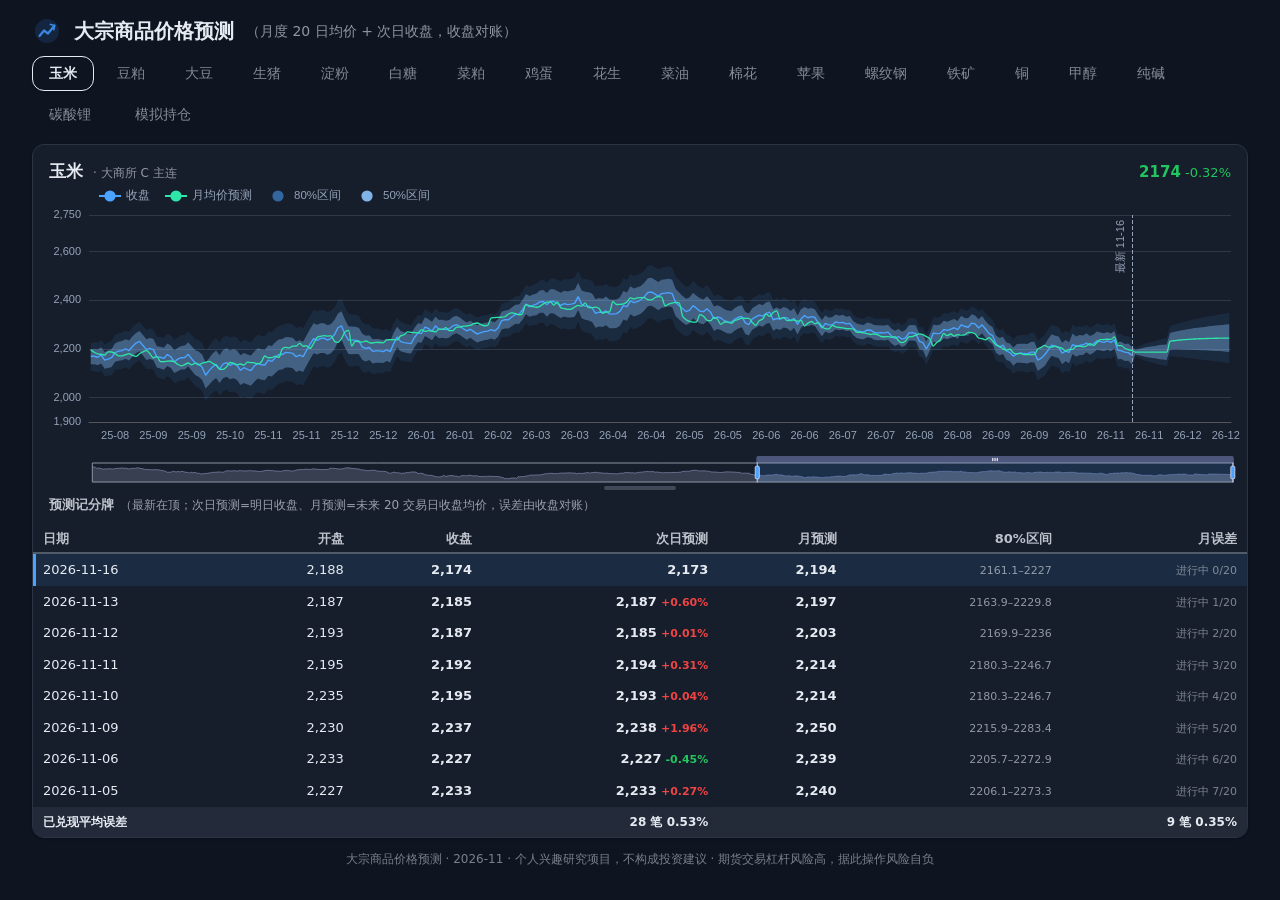
==== index.html @ 72574e50 "标题: 农产品→大宗商品价格预测(18品种跨板块)" ====
<!doctype html>
<html lang="zh-CN" class="dark">
<head>
  <meta charset="UTF-8">
  <meta name="viewport" content="width=device-width, initial-scale=1.0">
  <meta http-equiv="Cache-Control" content="no-cache, must-revalidate">
  <title>大宗商品价格预测</title>
  <script type="module" crossorigin src="./assets/index-5pKIReSg.js"></script>
  <link rel="stylesheet" crossorigin href="./assets/index-CMU-AwI1.css">
</head>
<body class="min-h-screen">
  <div id="root"></div>
</body>
</html>
---- assets/index-CMU-AwI1.css ----
/*! tailwindcss v4.3.5 | MIT License | https://tailwindcss.com */@layer properties{@supports (((-webkit-hyphens:none)) and (not (margin-trim:block))) or ((-moz-orient:inline) and (not (color:rgb(from red r g b)))){*,:before,:after,::backdrop{--tw-border-spacing-x:0;--tw-border-spacing-y:0;--tw-rotate-x:initial;--tw-rotate-y:initial;--tw-rotate-z:initial;--tw-skew-x:initial;--tw-skew-y:initial;--tw-border-style:solid;--tw-leading:initial;--tw-font-weight:initial;--tw-ordinal:initial;--tw-slashed-zero:initial;--tw-numeric-figure:initial;--tw-numeric-spacing:initial;--tw-numeric-fraction:initial;--tw-shadow:0 0 #0000;--tw-shadow-color:initial;--tw-shadow-alpha:100%;--tw-inset-shadow:0 0 #0000;--tw-inset-shadow-color:initial;--tw-inset-shadow-alpha:100%;--tw-ring-color:initial;--tw-ring-shadow:0 0 #0000;--tw-inset-ring-color:initial;--tw-inset-ring-shadow:0 0 #0000;--tw-ring-inset:initial;--tw-ring-offset-width:0px;--tw-ring-offset-color:#fff;--tw-ring-offset-shadow:0 0 #0000;--tw-blur:initial;--tw-brightness:initial;--tw-contrast:initial;--tw-grayscale:initial;--tw-hue-rotate:initial;--tw-invert:initial;--tw-opacity:initial;--tw-saturate:initial;--tw-sepia:initial;--tw-drop-shadow:initial;--tw-drop-shadow-color:initial;--tw-drop-shadow-alpha:100%;--tw-drop-shadow-size:initial;--tw-scale-x:1;--tw-scale-y:1;--tw-scale-z:1}}}@layer theme{:root,:host{--font-sans:-apple-system, BlinkMacSystemFont, "Segoe UI", Roboto, "Helvetica Neue", "Noto Sans", Arial, sans-serif, "Apple Color Emoji", "Segoe UI Emoji", "Segoe UI Symbol", "Noto Color Emoji";--font-mono:ui-monospace, SFMono-Regular, Menlo, Monaco, Consolas, "Liberation Mono", "Courier New", monospace;--color-gray-400:oklch(70.7% .022 261.325);--spacing:.25rem;--text-xs:.75rem;--text-xs--line-height:calc(1 / .75);--text-sm:.875rem;--text-sm--line-height:calc(1.25 / .875);--text-base:1rem;--text-base--line-height: 1.5 ;--text-lg:1.125rem;--text-lg--line-height:calc(1.75 / 1.125);--text-xl:1.25rem;--text-xl--line-height:calc(1.75 / 1.25);--font-weight-normal:400;--font-weight-medium:500;--font-weight-semibold:600;--font-weight-bold:700;--radius-xl:.75rem;--default-transition-duration:.15s;--default-transition-timing-function:cubic-bezier(.4, 0, .2, 1);--default-font-family:var(--font-sans);--default-mono-font-family:var(--font-mono)}}@layer base{*,:after,:before,::backdrop{box-sizing:border-box;border:0 solid;margin:0;padding:0}::file-selector-button{box-sizing:border-box;border:0 solid;margin:0;padding:0}html,:host{-webkit-text-size-adjust:100%;-moz-tab-size:4;tab-size:4;line-height:1.5;font-family:var(--default-font-family,-apple-system, BlinkMacSystemFont, "Segoe UI", Roboto, "Helvetica Neue", "Noto Sans", Arial, sans-serif, "Apple Color Emoji", "Segoe UI Emoji", "Segoe UI Symbol", "Noto Color Emoji");font-feature-settings:var(--default-font-feature-settings,normal);font-variation-settings:var(--default-font-variation-settings,normal);-webkit-tap-highlight-color:transparent}hr{height:0;color:inherit;border-top-width:1px}abbr:where([title]){-webkit-text-decoration:underline dotted;text-decoration:underline dotted}h1,h2,h3,h4,h5,h6{font-size:inherit;font-weight:inherit}a{color:inherit;-webkit-text-decoration:inherit;text-decoration:inherit}b,strong{font-weight:bolder}code,kbd,samp,pre{font-family:var(--default-mono-font-family,ui-monospace, SFMono-Regular, Menlo, Monaco, Consolas, "Liberation Mono", "Courier New", monospace);font-feature-settings:var(--default-mono-font-feature-settings,normal);font-variation-settings:var(--default-mono-font-variation-settings,normal);font-size:1em}small{font-size:80%}sub,sup{vertical-align:baseline;font-size:75%;line-height:0;position:relative}sub{bottom:-.25em}sup{top:-.5em}table{text-indent:0;border-color:inherit;border-collapse:collapse}:-moz-focusring:where(:not(iframe)){outline:auto}progress{vertical-align:baseline}summary{display:list-item}ol,ul,menu{list-style:none}img,svg,video,canvas,audio,iframe,embed,object{vertical-align:middle;display:block}img,video{max-width:100%;height:auto}button,input,select,optgroup,textarea{font:inherit;font-feature-settings:inherit;font-variation-settings:inherit;letter-spacing:inherit;color:inherit;opacity:1;background-color:#0000;border-radius:0}::file-selector-button{font:inherit;font-feature-settings:inherit;font-variation-settings:inherit;letter-spacing:inherit;color:inherit;opacity:1;background-color:#0000;border-radius:0}:where(select:is([multiple],[size])) optgroup{font-weight:bolder}:where(select:is([multiple],[size])) optgroup option{padding-inline-start:20px}::file-selector-button{margin-inline-end:4px}::placeholder{opacity:1}@supports (not ((-webkit-appearance:-apple-pay-button))) or (contain-intrinsic-size:1px){::placeholder{color:currentColor}@supports (color:color-mix(in lab,red,red)){::placeholder{color:color-mix(in oklab,currentcolor 50%,transparent)}}}textarea{resize:vertical}::-webkit-search-decoration{-webkit-appearance:none}::-webkit-date-and-time-value{min-height:1lh;text-align:inherit}::-webkit-datetime-edit{display:inline-flex}::-webkit-datetime-edit-fields-wrapper{padding:0}::-webkit-datetime-edit{padding-block:0}::-webkit-datetime-edit-year-field{padding-block:0}::-webkit-datetime-edit-month-field{padding-block:0}::-webkit-datetime-edit-day-field{padding-block:0}::-webkit-datetime-edit-hour-field{padding-block:0}::-webkit-datetime-edit-minute-field{padding-block:0}::-webkit-datetime-edit-second-field{padding-block:0}::-webkit-datetime-edit-millisecond-field{padding-block:0}::-webkit-datetime-edit-meridiem-field{padding-block:0}::-webkit-calendar-picker-indicator{line-height:1}:-moz-ui-invalid{box-shadow:none}button,input:where([type=button],[type=reset],[type=submit]){-webkit-appearance:button;-moz-appearance:button;appearance:button}::file-selector-button{-webkit-appearance:button;-moz-appearance:button;appearance:button}::-webkit-inner-spin-button{height:auto}::-webkit-outer-spin-button{height:auto}[hidden]:where(:not([hidden=until-found])){display:none!important}}@layer components;@layer utilities{.invisible{visibility:hidden}.visible{visibility:visible}.absolute{position:absolute}.fixed{position:fixed}.relative{position:relative}.static{position:static}.sticky{position:sticky}.inset-0{top:0;right:0;bottom:0;left:0}.inset-x-0{inset-inline:0}.top-0{top:0}.bottom-0{bottom:0}.z-10{z-index:10}.z-20{z-index:20}.z-30{z-index:30}.mx-auto{margin-inline:auto}.my-1{margin-block:var(--spacing)}.mt-1\.5{margin-top:calc(var(--spacing) * 1.5)}.mt-2\.5{margin-top:calc(var(--spacing) * 2.5)}.mt-3{margin-top:calc(var(--spacing) * 3)}.mb-3{margin-bottom:calc(var(--spacing) * 3)}.ml-1{margin-left:var(--spacing)}.ml-1\.5{margin-left:calc(var(--spacing) * 1.5)}.ml-2{margin-left:calc(var(--spacing) * 2)}.ml-auto{margin-left:auto}.block{display:block}.flex{display:flex}.grid{display:grid}.hidden{display:none}.inline{display:inline}.inline-block{display:inline-block}.inline-flex{display:inline-flex}.table{display:table}.h-\[250px\]{height:250px}.max-h-\[55vh\]{max-height:55vh}.max-h-\[284px\]{max-height:284px}.min-h-screen{min-height:100vh}.w-full{width:100%}.max-w-\[2800px\]{max-width:2800px}.min-w-full{min-width:100%}.shrink-0{flex-shrink:0}.border-separate{border-collapse:separate}.border-spacing-0{--tw-border-spacing-x:0px;--tw-border-spacing-y:0px;border-spacing:var(--tw-border-spacing-x) var(--tw-border-spacing-y)}.rotate-180{rotate:180deg}.transform{transform:var(--tw-rotate-x, ) var(--tw-rotate-y, ) var(--tw-rotate-z, ) var(--tw-skew-x, ) var(--tw-skew-y, )}.cursor-grab{cursor:grab}.cursor-pointer{cursor:pointer}.resize{resize:both}.resize\!{resize:both!important}.flex-col{flex-direction:column}.flex-wrap{flex-wrap:wrap}.items-baseline{align-items:baseline}.items-center{align-items:center}.justify-between{justify-content:space-between}.justify-center{justify-content:center}.gap-1\.5{gap:calc(var(--spacing) * 1.5)}.gap-2{gap:calc(var(--spacing) * 2)}.gap-x-2{column-gap:calc(var(--spacing) * 2)}.gap-x-2\.5{column-gap:calc(var(--spacing) * 2.5)}.gap-x-3{column-gap:calc(var(--spacing) * 3)}.gap-x-5{column-gap:calc(var(--spacing) * 5)}.gap-y-1{row-gap:var(--spacing)}.gap-y-1\.5{row-gap:calc(var(--spacing) * 1.5)}.gap-y-2{row-gap:calc(var(--spacing) * 2)}.truncate{text-overflow:ellipsis;white-space:nowrap;overflow:hidden}.overflow-auto{overflow:auto}.overflow-y-auto{overflow-y:auto}.rounded-lg{border-radius:.75rem}.rounded-xl{border-radius:var(--radius-xl)}.border{border-style:var(--tw-border-style);border-width:1px}.border-0{border-style:var(--tw-border-style);border-width:0}.border-t{border-top-style:var(--tw-border-style);border-top-width:1px}.border-t-2{border-top-style:var(--tw-border-style);border-top-width:2px}.border-b{border-bottom-style:var(--tw-border-style);border-bottom-width:1px}.border-border,.border-border\/40{border-color:var(--border)}@supports (color:color-mix(in lab,red,red)){.border-border\/40{border-color:color-mix(in oklab,var(--border) 40%,transparent)}}.border-border\/50{border-color:var(--border)}@supports (color:color-mix(in lab,red,red)){.border-border\/50{border-color:color-mix(in oklab,var(--border) 50%,transparent)}}.border-border\/60{border-color:var(--border)}@supports (color:color-mix(in lab,red,red)){.border-border\/60{border-color:color-mix(in oklab,var(--border) 60%,transparent)}}.border-border\/70{border-color:var(--border)}@supports (color:color-mix(in lab,red,red)){.border-border\/70{border-color:color-mix(in oklab,var(--border) 70%,transparent)}}.border-gray-400\/40{border-color:#99a1af66}@supports (color:color-mix(in lab,red,red)){.border-gray-400\/40{border-color:color-mix(in oklab,var(--color-gray-400) 40%,transparent)}}.border-transparent{border-color:#0000}.bg-\[rgba\(57\,135\,229\,\.07\)\]{background-color:#3987e512}.bg-card{background-color:var(--card)}.bg-transparent{background-color:#0000}.p-0\.5{padding:calc(var(--spacing) * .5)}.px-2\.5{padding-inline:calc(var(--spacing) * 2.5)}.px-3{padding-inline:calc(var(--spacing) * 3)}.px-4{padding-inline:calc(var(--spacing) * 4)}.py-1{padding-block:var(--spacing)}.py-1\.5{padding-block:calc(var(--spacing) * 1.5)}.py-2\.5{padding-block:calc(var(--spacing) * 2.5)}.py-3{padding-block:calc(var(--spacing) * 3)}.py-4{padding-block:calc(var(--spacing) * 4)}.py-\[4\.5px\]{padding-block:4.5px}.py-\[5px\]{padding-block:5px}.pt-1{padding-top:var(--spacing)}.pt-2{padding-top:calc(var(--spacing) * 2)}.pt-3{padding-top:calc(var(--spacing) * 3)}.pt-3\.5{padding-top:calc(var(--spacing) * 3.5)}.pb-1{padding-bottom:var(--spacing)}.pb-2{padding-bottom:calc(var(--spacing) * 2)}.pb-4{padding-bottom:calc(var(--spacing) * 4)}.text-center{text-align:center}.text-left{text-align:left}.text-right{text-align:right}.text-base{font-size:var(--text-base);line-height:var(--tw-leading,var(--text-base--line-height))}.text-lg{font-size:var(--text-lg);line-height:var(--tw-leading,var(--text-lg--line-height))}.text-sm{font-size:var(--text-sm);line-height:var(--tw-leading,var(--text-sm--line-height))}.text-xs{font-size:var(--text-xs);line-height:var(--tw-leading,var(--text-xs--line-height))}.text-\[11\.5px\]{font-size:11.5px}.text-\[11px\]{font-size:11px}.text-\[12\.3px\]{font-size:12.3px}.text-\[12\.5px\]{font-size:12.5px}.text-\[12px\]{font-size:12px}.text-\[13px\]{font-size:13px}.text-\[14px\]{font-size:14px}.text-\[15px\]{font-size:15px}.text-\[17px\]{font-size:17px}.leading-none{--tw-leading:1;line-height:1}.font-bold{--tw-font-weight:var(--font-weight-bold);font-weight:var(--font-weight-bold)}.font-medium{--tw-font-weight:var(--font-weight-medium);font-weight:var(--font-weight-medium)}.font-normal{--tw-font-weight:var(--font-weight-normal);font-weight:var(--font-weight-normal)}.font-semibold{--tw-font-weight:var(--font-weight-semibold);font-weight:var(--font-weight-semibold)}.whitespace-nowrap{white-space:nowrap}.text-\[\#22c55e\]{color:#22c55e}.text-\[\#3987e5\]{color:#3987e5}.text-\[\#ef4444\]{color:#ef4444}.text-card-foreground{color:var(--card-foreground)}.text-muted-foreground{color:var(--muted-foreground)}.ordinal{--tw-ordinal:ordinal;font-variant-numeric:var(--tw-ordinal, ) var(--tw-slashed-zero, ) var(--tw-numeric-figure, ) var(--tw-numeric-spacing, ) var(--tw-numeric-fraction, )}.underline{text-decoration-line:underline}.decoration-dotted{text-decoration-style:dotted}.underline-offset-2{text-underline-offset:2px}.opacity-35{opacity:.35}.opacity-40{opacity:.4}.opacity-50{opacity:.5}.opacity-55{opacity:.55}.opacity-60{opacity:.6}.opacity-65{opacity:.65}.opacity-70{opacity:.7}.opacity-75{opacity:.75}.opacity-80{opacity:.8}.opacity-90{opacity:.9}.shadow{--tw-shadow:0 1px 3px 0 var(--tw-shadow-color,#0000001a), 0 1px 2px -1px var(--tw-shadow-color,#0000001a);box-shadow:var(--tw-inset-shadow),var(--tw-inset-ring-shadow),var(--tw-ring-offset-shadow),var(--tw-ring-shadow),var(--tw-shadow)}.shadow-2xl{--tw-shadow:0 25px 50px -12px var(--tw-shadow-color,#00000040);box-shadow:var(--tw-inset-shadow),var(--tw-inset-ring-shadow),var(--tw-ring-offset-shadow),var(--tw-ring-shadow),var(--tw-shadow)}.shadow-\[inset_0_-2px_0_rgba\(128\,140\,155\,\.5\)\]{--tw-shadow:inset 0 -2px 0 var(--tw-shadow-color,#808c9b80);box-shadow:var(--tw-inset-shadow),var(--tw-inset-ring-shadow),var(--tw-ring-offset-shadow),var(--tw-ring-shadow),var(--tw-shadow)}.shadow-\[inset_0_2px_0_rgba\(128\,140\,155\,\.5\)\]{--tw-shadow:inset 0 2px 0 var(--tw-shadow-color,#808c9b80);box-shadow:var(--tw-inset-shadow),var(--tw-inset-ring-shadow),var(--tw-ring-offset-shadow),var(--tw-ring-shadow),var(--tw-shadow)}.shadow-lg{--tw-shadow:0 10px 15px -3px var(--tw-shadow-color,#0000001a), 0 4px 6px -4px var(--tw-shadow-color,#0000001a);box-shadow:var(--tw-inset-shadow),var(--tw-inset-ring-shadow),var(--tw-ring-offset-shadow),var(--tw-ring-shadow),var(--tw-shadow)}.shadow-sm{--tw-shadow:0 1px 3px 0 var(--tw-shadow-color,#0000001a), 0 1px 2px -1px var(--tw-shadow-color,#0000001a);box-shadow:var(--tw-inset-shadow),var(--tw-inset-ring-shadow),var(--tw-ring-offset-shadow),var(--tw-ring-shadow),var(--tw-shadow)}.ring{--tw-ring-shadow:var(--tw-ring-inset, ) 0 0 0 calc(1px + var(--tw-ring-offset-width)) var(--tw-ring-color,currentcolor);box-shadow:var(--tw-inset-shadow),var(--tw-inset-ring-shadow),var(--tw-ring-offset-shadow),var(--tw-ring-shadow),var(--tw-shadow)}.blur{--tw-blur:blur(8px);filter:var(--tw-blur, ) var(--tw-brightness, ) var(--tw-contrast, ) var(--tw-grayscale, ) var(--tw-hue-rotate, ) var(--tw-invert, ) var(--tw-saturate, ) var(--tw-sepia, ) var(--tw-drop-shadow, )}.filter{filter:var(--tw-blur, ) var(--tw-brightness, ) var(--tw-contrast, ) var(--tw-grayscale, ) var(--tw-hue-rotate, ) var(--tw-invert, ) var(--tw-saturate, ) var(--tw-sepia, ) var(--tw-drop-shadow, )}.filter\!{filter:var(--tw-blur, ) var(--tw-brightness, ) var(--tw-contrast, ) var(--tw-grayscale, ) var(--tw-hue-rotate, ) var(--tw-invert, ) var(--tw-saturate, ) var(--tw-sepia, ) var(--tw-drop-shadow, )!important}.transition{transition-property:color,background-color,border-color,outline-color,text-decoration-color,fill,stroke,--tw-gradient-from,--tw-gradient-via,--tw-gradient-to,opacity,box-shadow,transform,translate,scale,rotate,filter,-webkit-backdrop-filter,backdrop-filter,display,content-visibility,overlay,pointer-events;transition-timing-function:var(--tw-ease,var(--default-transition-timing-function));transition-duration:var(--tw-duration,var(--default-transition-duration))}.transition-colors{transition-property:color,background-color,border-color,outline-color,text-decoration-color,fill,stroke,--tw-gradient-from,--tw-gradient-via,--tw-gradient-to;transition-timing-function:var(--tw-ease,var(--default-transition-timing-function));transition-duration:var(--tw-duration,var(--default-transition-duration))}.transition-transform{transition-property:transform,translate,scale,rotate;transition-timing-function:var(--tw-ease,var(--default-transition-timing-function));transition-duration:var(--tw-duration,var(--default-transition-duration))}.select-none{-webkit-user-select:none;user-select:none}@media(hover:hover){.hover\:scale-110:hover{--tw-scale-x:110%;--tw-scale-y:110%;--tw-scale-z:110%;scale:var(--tw-scale-x) var(--tw-scale-y)}.hover\:bg-\[rgba\(57\,135\,229\,\.12\)\]:hover{background-color:#3987e51f}.hover\:text-primary:hover{color:var(--primary)}.hover\:opacity-90:hover{opacity:.9}}.active\:cursor-grabbing:active{cursor:grabbing}.disabled\:pointer-events-none:disabled{pointer-events:none}.disabled\:opacity-50:disabled{opacity:.5}@media(min-width:40rem){.sm\:flex{display:flex}.sm\:hidden{display:none}.sm\:inline{display:inline}.sm\:px-8{padding-inline:calc(var(--spacing) * 8)}.sm\:text-sm{font-size:var(--text-sm);line-height:var(--tw-leading,var(--text-sm--line-height))}.sm\:text-xl{font-size:var(--text-xl);line-height:var(--tw-leading,var(--text-xl--line-height))}}}:root{color-scheme:light}html.dark{color-scheme:dark}body{color:#0b0b0b;background:#f9f9f7;height:100%;margin:0;font-family:system-ui,-apple-system,PingFang SC,Microsoft YaHei,sans-serif;overflow-x:hidden}html.dark body{color:#e6ebf2;background:#0e1420}.card{background:#fcfcfb;border-width:1px;border-color:#dcdad3}html.dark .card{background:#161d2b;border-color:#2a3444}#wrap{flex-direction:column;height:100dvh;display:flex;overflow-y:auto}#wrap>header,#wrap>.card,#wrap>.tabbar,#wrap>footer{flex:none}#cards{flex:1;min-height:360px;display:flex}.tabbar{scrollbar-width:thin;overflow-x:auto}.vcard{flex-direction:column;flex:1;min-width:0;display:flex;overflow:hidden}.vchart-sec{flex-direction:column;flex:1;min-height:120px;display:flex}.vchart{flex:1;min-height:0}.vtable-sec{flex-direction:column;flex:1.15;min-height:140px;display:flex}.sbwrap{flex:1;min-height:0;overflow:auto}.sbwrap table{border-collapse:separate;border-spacing:0;min-width:100%}.sbwrap thead th{z-index:2;position:sticky;top:0;box-shadow:inset 0 -2px #808c9b8c}html.dark .sbwrap thead th{color:#e6ebf2cc;background:#161d2b}html:not(.dark) .sbwrap thead th{color:#0b0b0bcc;background:#fcfcfb}.sbwrap tfoot td{position:sticky;bottom:0}html.dark .sbwrap tfoot td{background:linear-gradient(#808c9b1f,#808c9b1f),#161d2b}html:not(.dark) .sbwrap tfoot td{background:linear-gradient(#808c9b1f,#808c9b1f),#fcfcfb}#dragbar{cursor:row-resize;touch-action:none;z-index:5;flex:none;justify-content:center;align-items:center;height:14px;margin:-4px 0;display:flex}#dragbar:after{content:"";background:#808c9b66;border-radius:2px;width:72px;height:4px;transition:background .15s}#dragbar:hover:after,#dragbar.on:after{background:#4aa3ff}@media(max-width:640px){#wrap{height:auto;overflow:visible}#cards{min-height:0}#dragbar{display:none}.vchart{height:300px}.sbwrap{max-height:300px}body{font-size:13px}table{font-size:12px}th,td{padding:4px 8px!important}}.tabular{font-variant-numeric:tabular-nums}@property --tw-border-spacing-x{syntax:"<length>";inherits:false;initial-value:0}@property --tw-border-spacing-y{syntax:"<length>";inherits:false;initial-value:0}@property --tw-rotate-x{syntax:"*";inherits:false}@property --tw-rotate-y{syntax:"*";inherits:false}@property --tw-rotate-z{syntax:"*";inherits:false}@property --tw-skew-x{syntax:"*";inherits:false}@property --tw-skew-y{syntax:"*";inherits:false}@property --tw-border-style{syntax:"*";inherits:false;initial-value:solid}@property --tw-leading{syntax:"*";inherits:false}@property --tw-font-weight{syntax:"*";inherits:false}@property --tw-ordinal{syntax:"*";inherits:false}@property --tw-slashed-zero{syntax:"*";inherits:false}@property --tw-numeric-figure{syntax:"*";inherits:false}@property --tw-numeric-spacing{syntax:"*";inherits:false}@property --tw-numeric-fraction{syntax:"*";inherits:false}@property --tw-shadow{syntax:"*";inherits:false;initial-value:0 0 #0000}@property --tw-shadow-color{syntax:"*";inherits:false}@property --tw-shadow-alpha{syntax:"<percentage>";inherits:false;initial-value:100%}@property --tw-inset-shadow{syntax:"*";inherits:false;initial-value:0 0 #0000}@property --tw-inset-shadow-color{syntax:"*";inherits:false}@property --tw-inset-shadow-alpha{syntax:"<percentage>";inherits:false;initial-value:100%}@property --tw-ring-color{syntax:"*";inherits:false}@property --tw-ring-shadow{syntax:"*";inherits:false;initial-value:0 0 #0000}@property --tw-inset-ring-color{syntax:"*";inherits:false}@property --tw-inset-ring-shadow{syntax:"*";inherits:false;initial-value:0 0 #0000}@property --tw-ring-inset{syntax:"*";inherits:false}@property --tw-ring-offset-width{syntax:"<length>";inherits:false;initial-value:0}@property --tw-ring-offset-color{syntax:"*";inherits:false;initial-value:#fff}@property --tw-ring-offset-shadow{syntax:"*";inherits:false;initial-value:0 0 #0000}@property --tw-blur{syntax:"*";inherits:false}@property --tw-brightness{syntax:"*";inherits:false}@property --tw-contrast{syntax:"*";inherits:false}@property --tw-grayscale{syntax:"*";inherits:false}@property --tw-hue-rotate{syntax:"*";inherits:false}@property --tw-invert{syntax:"*";inherits:false}@property --tw-opacity{syntax:"*";inherits:false}@property --tw-saturate{syntax:"*";inherits:false}@property --tw-sepia{syntax:"*";inherits:false}@property --tw-drop-shadow{syntax:"*";inherits:false}@property --tw-drop-shadow-color{syntax:"*";inherits:false}@property --tw-drop-shadow-alpha{syntax:"<percentage>";inherits:false;initial-value:100%}@property --tw-drop-shadow-size{syntax:"*";inherits:false}@property --tw-scale-x{syntax:"*";inherits:false;initial-value:1}@property --tw-scale-y{syntax:"*";inherits:false;initial-value:1}@property --tw-scale-z{syntax:"*";inherits:false;initial-value:1}
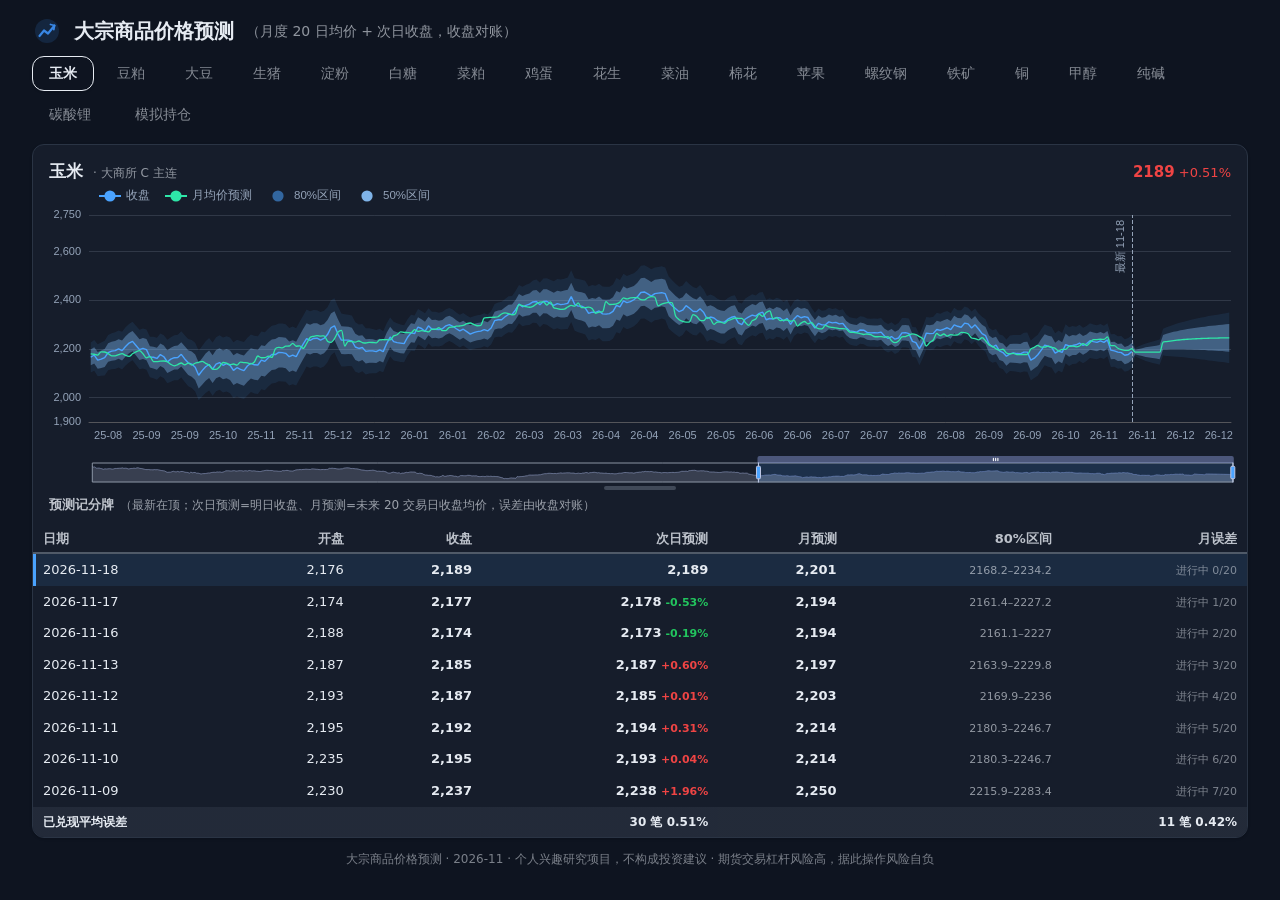
==== commit 5c590c52: "carry 因子生产化: 每日链第二账本+组合净值(7.4年 夏普1.85 回撤11.7%)+页面因子组合小节" ====
--- a/index.html
+++ b/index.html
@@ -5,8 +5,8 @@
   <meta name="viewport" content="width=device-width, initial-scale=1.0">
   <meta http-equiv="Cache-Control" content="no-cache, must-revalidate">
   <title>大宗商品价格预测</title>
-  <script type="module" crossorigin src="./assets/index-5pKIReSg.js"></script>
-  <link rel="stylesheet" crossorigin href="./assets/index-CMU-AwI1.css">
+  <script type="module" crossorigin src="./assets/index-BAz-qZ3L.js"></script>
+  <link rel="stylesheet" crossorigin href="./assets/index-COyub2e0.css">
 </head>
 <body class="min-h-screen">
   <div id="root"></div>
--- a/assets/index-COyub2e0.css
+++ b/assets/index-COyub2e0.css
@@ -0,0 +1 @@
+/*! tailwindcss v4.3.5 | MIT License | https://tailwindcss.com */@layer properties{@supports (((-webkit-hyphens:none)) and (not (margin-trim:block))) or ((-moz-orient:inline) and (not (color:rgb(from red r g b)))){*,:before,:after,::backdrop{--tw-border-spacing-x:0;--tw-border-spacing-y:0;--tw-rotate-x:initial;--tw-rotate-y:initial;--tw-rotate-z:initial;--tw-skew-x:initial;--tw-skew-y:initial;--tw-border-style:solid;--tw-leading:initial;--tw-font-weight:initial;--tw-ordinal:initial;--tw-slashed-zero:initial;--tw-numeric-figure:initial;--tw-numeric-spacing:initial;--tw-numeric-fraction:initial;--tw-shadow:0 0 #0000;--tw-shadow-color:initial;--tw-shadow-alpha:100%;--tw-inset-shadow:0 0 #0000;--tw-inset-shadow-color:initial;--tw-inset-shadow-alpha:100%;--tw-ring-color:initial;--tw-ring-shadow:0 0 #0000;--tw-inset-ring-color:initial;--tw-inset-ring-shadow:0 0 #0000;--tw-ring-inset:initial;--tw-ring-offset-width:0px;--tw-ring-offset-color:#fff;--tw-ring-offset-shadow:0 0 #0000;--tw-blur:initial;--tw-brightness:initial;--tw-contrast:initial;--tw-grayscale:initial;--tw-hue-rotate:initial;--tw-invert:initial;--tw-opacity:initial;--tw-saturate:initial;--tw-sepia:initial;--tw-drop-shadow:initial;--tw-drop-shadow-color:initial;--tw-drop-shadow-alpha:100%;--tw-drop-shadow-size:initial;--tw-scale-x:1;--tw-scale-y:1;--tw-scale-z:1}}}@layer theme{:root,:host{--font-sans:-apple-system, BlinkMacSystemFont, "Segoe UI", Roboto, "Helvetica Neue", "Noto Sans", Arial, sans-serif, "Apple Color Emoji", "Segoe UI Emoji", "Segoe UI Symbol", "Noto Color Emoji";--font-mono:ui-monospace, SFMono-Regular, Menlo, Monaco, Consolas, "Liberation Mono", "Courier New", monospace;--color-gray-400:oklch(70.7% .022 261.325);--spacing:.25rem;--text-xs:.75rem;--text-xs--line-height:calc(1 / .75);--text-sm:.875rem;--text-sm--line-height:calc(1.25 / .875);--text-base:1rem;--text-base--line-height: 1.5 ;--text-lg:1.125rem;--text-lg--line-height:calc(1.75 / 1.125);--text-xl:1.25rem;--text-xl--line-height:calc(1.75 / 1.25);--font-weight-normal:400;--font-weight-medium:500;--font-weight-semibold:600;--font-weight-bold:700;--radius-xl:.75rem;--default-transition-duration:.15s;--default-transition-timing-function:cubic-bezier(.4, 0, .2, 1);--default-font-family:var(--font-sans);--default-mono-font-family:var(--font-mono)}}@layer base{*,:after,:before,::backdrop{box-sizing:border-box;border:0 solid;margin:0;padding:0}::file-selector-button{box-sizing:border-box;border:0 solid;margin:0;padding:0}html,:host{-webkit-text-size-adjust:100%;-moz-tab-size:4;tab-size:4;line-height:1.5;font-family:var(--default-font-family,-apple-system, BlinkMacSystemFont, "Segoe UI", Roboto, "Helvetica Neue", "Noto Sans", Arial, sans-serif, "Apple Color Emoji", "Segoe UI Emoji", "Segoe UI Symbol", "Noto Color Emoji");font-feature-settings:var(--default-font-feature-settings,normal);font-variation-settings:var(--default-font-variation-settings,normal);-webkit-tap-highlight-color:transparent}hr{height:0;color:inherit;border-top-width:1px}abbr:where([title]){-webkit-text-decoration:underline dotted;text-decoration:underline dotted}h1,h2,h3,h4,h5,h6{font-size:inherit;font-weight:inherit}a{color:inherit;-webkit-text-decoration:inherit;text-decoration:inherit}b,strong{font-weight:bolder}code,kbd,samp,pre{font-family:var(--default-mono-font-family,ui-monospace, SFMono-Regular, Menlo, Monaco, Consolas, "Liberation Mono", "Courier New", monospace);font-feature-settings:var(--default-mono-font-feature-settings,normal);font-variation-settings:var(--default-mono-font-variation-settings,normal);font-size:1em}small{font-size:80%}sub,sup{vertical-align:baseline;font-size:75%;line-height:0;position:relative}sub{bottom:-.25em}sup{top:-.5em}table{text-indent:0;border-color:inherit;border-collapse:collapse}:-moz-focusring:where(:not(iframe)){outline:auto}progress{vertical-align:baseline}summary{display:list-item}ol,ul,menu{list-style:none}img,svg,video,canvas,audio,iframe,embed,object{vertical-align:middle;display:block}img,video{max-width:100%;height:auto}button,input,select,optgroup,textarea{font:inherit;font-feature-settings:inherit;font-variation-settings:inherit;letter-spacing:inherit;color:inherit;opacity:1;background-color:#0000;border-radius:0}::file-selector-button{font:inherit;font-feature-settings:inherit;font-variation-settings:inherit;letter-spacing:inherit;color:inherit;opacity:1;background-color:#0000;border-radius:0}:where(select:is([multiple],[size])) optgroup{font-weight:bolder}:where(select:is([multiple],[size])) optgroup option{padding-inline-start:20px}::file-selector-button{margin-inline-end:4px}::placeholder{opacity:1}@supports (not ((-webkit-appearance:-apple-pay-button))) or (contain-intrinsic-size:1px){::placeholder{color:currentColor}@supports (color:color-mix(in lab,red,red)){::placeholder{color:color-mix(in oklab,currentcolor 50%,transparent)}}}textarea{resize:vertical}::-webkit-search-decoration{-webkit-appearance:none}::-webkit-date-and-time-value{min-height:1lh;text-align:inherit}::-webkit-datetime-edit{display:inline-flex}::-webkit-datetime-edit-fields-wrapper{padding:0}::-webkit-datetime-edit{padding-block:0}::-webkit-datetime-edit-year-field{padding-block:0}::-webkit-datetime-edit-month-field{padding-block:0}::-webkit-datetime-edit-day-field{padding-block:0}::-webkit-datetime-edit-hour-field{padding-block:0}::-webkit-datetime-edit-minute-field{padding-block:0}::-webkit-datetime-edit-second-field{padding-block:0}::-webkit-datetime-edit-millisecond-field{padding-block:0}::-webkit-datetime-edit-meridiem-field{padding-block:0}::-webkit-calendar-picker-indicator{line-height:1}:-moz-ui-invalid{box-shadow:none}button,input:where([type=button],[type=reset],[type=submit]){-webkit-appearance:button;-moz-appearance:button;appearance:button}::file-selector-button{-webkit-appearance:button;-moz-appearance:button;appearance:button}::-webkit-inner-spin-button{height:auto}::-webkit-outer-spin-button{height:auto}[hidden]:where(:not([hidden=until-found])){display:none!important}}@layer components;@layer utilities{.invisible{visibility:hidden}.visible{visibility:visible}.absolute{position:absolute}.fixed{position:fixed}.relative{position:relative}.static{position:static}.sticky{position:sticky}.inset-0{top:0;right:0;bottom:0;left:0}.inset-x-0{inset-inline:0}.top-0{top:0}.bottom-0{bottom:0}.z-10{z-index:10}.z-20{z-index:20}.z-30{z-index:30}.mx-auto{margin-inline:auto}.my-1{margin-block:var(--spacing)}.mt-1{margin-top:var(--spacing)}.mt-1\.5{margin-top:calc(var(--spacing) * 1.5)}.mt-2\.5{margin-top:calc(var(--spacing) * 2.5)}.mt-3{margin-top:calc(var(--spacing) * 3)}.mb-3{margin-bottom:calc(var(--spacing) * 3)}.ml-1{margin-left:var(--spacing)}.ml-1\.5{margin-left:calc(var(--spacing) * 1.5)}.ml-2{margin-left:calc(var(--spacing) * 2)}.ml-auto{margin-left:auto}.block{display:block}.flex{display:flex}.grid{display:grid}.hidden{display:none}.inline{display:inline}.inline-block{display:inline-block}.inline-flex{display:inline-flex}.table{display:table}.h-\[250px\]{height:250px}.max-h-\[55vh\]{max-height:55vh}.max-h-\[284px\]{max-height:284px}.min-h-screen{min-height:100vh}.w-full{width:100%}.max-w-\[2800px\]{max-width:2800px}.min-w-full{min-width:100%}.shrink-0{flex-shrink:0}.border-separate{border-collapse:separate}.border-spacing-0{--tw-border-spacing-x:0px;--tw-border-spacing-y:0px;border-spacing:var(--tw-border-spacing-x) var(--tw-border-spacing-y)}.rotate-180{rotate:180deg}.transform{transform:var(--tw-rotate-x, ) var(--tw-rotate-y, ) var(--tw-rotate-z, ) var(--tw-skew-x, ) var(--tw-skew-y, )}.cursor-grab{cursor:grab}.cursor-pointer{cursor:pointer}.resize{resize:both}.resize\!{resize:both!important}.flex-col{flex-direction:column}.flex-wrap{flex-wrap:wrap}.items-baseline{align-items:baseline}.items-center{align-items:center}.justify-between{justify-content:space-between}.justify-center{justify-content:center}.gap-1\.5{gap:calc(var(--spacing) * 1.5)}.gap-2{gap:calc(var(--spacing) * 2)}.gap-x-2{column-gap:calc(var(--spacing) * 2)}.gap-x-2\.5{column-gap:calc(var(--spacing) * 2.5)}.gap-x-3{column-gap:calc(var(--spacing) * 3)}.gap-x-5{column-gap:calc(var(--spacing) * 5)}.gap-y-1{row-gap:var(--spacing)}.gap-y-1\.5{row-gap:calc(var(--spacing) * 1.5)}.gap-y-2{row-gap:calc(var(--spacing) * 2)}.truncate{text-overflow:ellipsis;white-space:nowrap;overflow:hidden}.overflow-auto{overflow:auto}.overflow-y-auto{overflow-y:auto}.rounded-lg{border-radius:.75rem}.rounded-xl{border-radius:var(--radius-xl)}.border{border-style:var(--tw-border-style);border-width:1px}.border-0{border-style:var(--tw-border-style);border-width:0}.border-t{border-top-style:var(--tw-border-style);border-top-width:1px}.border-t-2{border-top-style:var(--tw-border-style);border-top-width:2px}.border-b{border-bottom-style:var(--tw-border-style);border-bottom-width:1px}.border-border,.border-border\/40{border-color:var(--border)}@supports (color:color-mix(in lab,red,red)){.border-border\/40{border-color:color-mix(in oklab,var(--border) 40%,transparent)}}.border-border\/50{border-color:var(--border)}@supports (color:color-mix(in lab,red,red)){.border-border\/50{border-color:color-mix(in oklab,var(--border) 50%,transparent)}}.border-border\/60{border-color:var(--border)}@supports (color:color-mix(in lab,red,red)){.border-border\/60{border-color:color-mix(in oklab,var(--border) 60%,transparent)}}.border-border\/70{border-color:var(--border)}@supports (color:color-mix(in lab,red,red)){.border-border\/70{border-color:color-mix(in oklab,var(--border) 70%,transparent)}}.border-gray-400\/40{border-color:#99a1af66}@supports (color:color-mix(in lab,red,red)){.border-gray-400\/40{border-color:color-mix(in oklab,var(--color-gray-400) 40%,transparent)}}.border-transparent{border-color:#0000}.bg-\[rgba\(57\,135\,229\,\.07\)\]{background-color:#3987e512}.bg-card{background-color:var(--card)}.bg-transparent{background-color:#0000}.p-0\.5{padding:calc(var(--spacing) * .5)}.px-2\.5{padding-inline:calc(var(--spacing) * 2.5)}.px-3{padding-inline:calc(var(--spacing) * 3)}.px-4{padding-inline:calc(var(--spacing) * 4)}.py-1{padding-block:var(--spacing)}.py-1\.5{padding-block:calc(var(--spacing) * 1.5)}.py-2\.5{padding-block:calc(var(--spacing) * 2.5)}.py-3{padding-block:calc(var(--spacing) * 3)}.py-4{padding-block:calc(var(--spacing) * 4)}.py-\[4\.5px\]{padding-block:4.5px}.py-\[5px\]{padding-block:5px}.pt-1{padding-top:var(--spacing)}.pt-2{padding-top:calc(var(--spacing) * 2)}.pt-3{padding-top:calc(var(--spacing) * 3)}.pt-3\.5{padding-top:calc(var(--spacing) * 3.5)}.pb-1{padding-bottom:var(--spacing)}.pb-2{padding-bottom:calc(var(--spacing) * 2)}.pb-4{padding-bottom:calc(var(--spacing) * 4)}.text-center{text-align:center}.text-left{text-align:left}.text-right{text-align:right}.text-base{font-size:var(--text-base);line-height:var(--tw-leading,var(--text-base--line-height))}.text-lg{font-size:var(--text-lg);line-height:var(--tw-leading,var(--text-lg--line-height))}.text-sm{font-size:var(--text-sm);line-height:var(--tw-leading,var(--text-sm--line-height))}.text-xs{font-size:var(--text-xs);line-height:var(--tw-leading,var(--text-xs--line-height))}.text-\[11\.5px\]{font-size:11.5px}.text-\[11px\]{font-size:11px}.text-\[12\.3px\]{font-size:12.3px}.text-\[12\.5px\]{font-size:12.5px}.text-\[12px\]{font-size:12px}.text-\[13px\]{font-size:13px}.text-\[14px\]{font-size:14px}.text-\[15px\]{font-size:15px}.text-\[17px\]{font-size:17px}.leading-none{--tw-leading:1;line-height:1}.font-bold{--tw-font-weight:var(--font-weight-bold);font-weight:var(--font-weight-bold)}.font-medium{--tw-font-weight:var(--font-weight-medium);font-weight:var(--font-weight-medium)}.font-normal{--tw-font-weight:var(--font-weight-normal);font-weight:var(--font-weight-normal)}.font-semibold{--tw-font-weight:var(--font-weight-semibold);font-weight:var(--font-weight-semibold)}.whitespace-nowrap{white-space:nowrap}.text-\[\#22c55e\]{color:#22c55e}.text-\[\#3987e5\]{color:#3987e5}.text-\[\#ef4444\]{color:#ef4444}.text-card-foreground{color:var(--card-foreground)}.text-muted-foreground{color:var(--muted-foreground)}.ordinal{--tw-ordinal:ordinal;font-variant-numeric:var(--tw-ordinal, ) var(--tw-slashed-zero, ) var(--tw-numeric-figure, ) var(--tw-numeric-spacing, ) var(--tw-numeric-fraction, )}.underline{text-decoration-line:underline}.decoration-dotted{text-decoration-style:dotted}.underline-offset-2{text-underline-offset:2px}.opacity-35{opacity:.35}.opacity-40{opacity:.4}.opacity-50{opacity:.5}.opacity-55{opacity:.55}.opacity-60{opacity:.6}.opacity-65{opacity:.65}.opacity-70{opacity:.7}.opacity-75{opacity:.75}.opacity-80{opacity:.8}.opacity-90{opacity:.9}.shadow{--tw-shadow:0 1px 3px 0 var(--tw-shadow-color,#0000001a), 0 1px 2px -1px var(--tw-shadow-color,#0000001a);box-shadow:var(--tw-inset-shadow),var(--tw-inset-ring-shadow),var(--tw-ring-offset-shadow),var(--tw-ring-shadow),var(--tw-shadow)}.shadow-2xl{--tw-shadow:0 25px 50px -12px var(--tw-shadow-color,#00000040);box-shadow:var(--tw-inset-shadow),var(--tw-inset-ring-shadow),var(--tw-ring-offset-shadow),var(--tw-ring-shadow),var(--tw-shadow)}.shadow-\[inset_0_-2px_0_rgba\(128\,140\,155\,\.5\)\]{--tw-shadow:inset 0 -2px 0 var(--tw-shadow-color,#808c9b80);box-shadow:var(--tw-inset-shadow),var(--tw-inset-ring-shadow),var(--tw-ring-offset-shadow),var(--tw-ring-shadow),var(--tw-shadow)}.shadow-\[inset_0_2px_0_rgba\(128\,140\,155\,\.5\)\]{--tw-shadow:inset 0 2px 0 var(--tw-shadow-color,#808c9b80);box-shadow:var(--tw-inset-shadow),var(--tw-inset-ring-shadow),var(--tw-ring-offset-shadow),var(--tw-ring-shadow),var(--tw-shadow)}.shadow-lg{--tw-shadow:0 10px 15px -3px var(--tw-shadow-color,#0000001a), 0 4px 6px -4px var(--tw-shadow-color,#0000001a);box-shadow:var(--tw-inset-shadow),var(--tw-inset-ring-shadow),var(--tw-ring-offset-shadow),var(--tw-ring-shadow),var(--tw-shadow)}.shadow-sm{--tw-shadow:0 1px 3px 0 var(--tw-shadow-color,#0000001a), 0 1px 2px -1px var(--tw-shadow-color,#0000001a);box-shadow:var(--tw-inset-shadow),var(--tw-inset-ring-shadow),var(--tw-ring-offset-shadow),var(--tw-ring-shadow),var(--tw-shadow)}.ring{--tw-ring-shadow:var(--tw-ring-inset, ) 0 0 0 calc(1px + var(--tw-ring-offset-width)) var(--tw-ring-color,currentcolor);box-shadow:var(--tw-inset-shadow),var(--tw-inset-ring-shadow),var(--tw-ring-offset-shadow),var(--tw-ring-shadow),var(--tw-shadow)}.blur{--tw-blur:blur(8px);filter:var(--tw-blur, ) var(--tw-brightness, ) var(--tw-contrast, ) var(--tw-grayscale, ) var(--tw-hue-rotate, ) var(--tw-invert, ) var(--tw-saturate, ) var(--tw-sepia, ) var(--tw-drop-shadow, )}.filter{filter:var(--tw-blur, ) var(--tw-brightness, ) var(--tw-contrast, ) var(--tw-grayscale, ) var(--tw-hue-rotate, ) var(--tw-invert, ) var(--tw-saturate, ) var(--tw-sepia, ) var(--tw-drop-shadow, )}.filter\!{filter:var(--tw-blur, ) var(--tw-brightness, ) var(--tw-contrast, ) var(--tw-grayscale, ) var(--tw-hue-rotate, ) var(--tw-invert, ) var(--tw-saturate, ) var(--tw-sepia, ) var(--tw-drop-shadow, )!important}.transition{transition-property:color,background-color,border-color,outline-color,text-decoration-color,fill,stroke,--tw-gradient-from,--tw-gradient-via,--tw-gradient-to,opacity,box-shadow,transform,translate,scale,rotate,filter,-webkit-backdrop-filter,backdrop-filter,display,content-visibility,overlay,pointer-events;transition-timing-function:var(--tw-ease,var(--default-transition-timing-function));transition-duration:var(--tw-duration,var(--default-transition-duration))}.transition-colors{transition-property:color,background-color,border-color,outline-color,text-decoration-color,fill,stroke,--tw-gradient-from,--tw-gradient-via,--tw-gradient-to;transition-timing-function:var(--tw-ease,var(--default-transition-timing-function));transition-duration:var(--tw-duration,var(--default-transition-duration))}.transition-transform{transition-property:transform,translate,scale,rotate;transition-timing-function:var(--tw-ease,var(--default-transition-timing-function));transition-duration:var(--tw-duration,var(--default-transition-duration))}.select-none{-webkit-user-select:none;user-select:none}@media(hover:hover){.hover\:scale-110:hover{--tw-scale-x:110%;--tw-scale-y:110%;--tw-scale-z:110%;scale:var(--tw-scale-x) var(--tw-scale-y)}.hover\:bg-\[rgba\(57\,135\,229\,\.12\)\]:hover{background-color:#3987e51f}.hover\:text-primary:hover{color:var(--primary)}.hover\:opacity-90:hover{opacity:.9}}.active\:cursor-grabbing:active{cursor:grabbing}.disabled\:pointer-events-none:disabled{pointer-events:none}.disabled\:opacity-50:disabled{opacity:.5}@media(min-width:40rem){.sm\:flex{display:flex}.sm\:hidden{display:none}.sm\:inline{display:inline}.sm\:px-8{padding-inline:calc(var(--spacing) * 8)}.sm\:text-sm{font-size:var(--text-sm);line-height:var(--tw-leading,var(--text-sm--line-height))}.sm\:text-xl{font-size:var(--text-xl);line-height:var(--tw-leading,var(--text-xl--line-height))}}}:root{color-scheme:light}html.dark{color-scheme:dark}body{color:#0b0b0b;background:#f9f9f7;height:100%;margin:0;font-family:system-ui,-apple-system,PingFang SC,Microsoft YaHei,sans-serif;overflow-x:hidden}html.dark body{color:#e6ebf2;background:#0e1420}.card{background:#fcfcfb;border-width:1px;border-color:#dcdad3}html.dark .card{background:#161d2b;border-color:#2a3444}#wrap{flex-direction:column;height:100dvh;display:flex;overflow-y:auto}#wrap>header,#wrap>.card,#wrap>.tabbar,#wrap>footer{flex:none}#cards{flex:1;min-height:360px;display:flex}.tabbar{scrollbar-width:thin;overflow-x:auto}.vcard{flex-direction:column;flex:1;min-width:0;display:flex;overflow:hidden}.vchart-sec{flex-direction:column;flex:1;min-height:120px;display:flex}.vchart{flex:1;min-height:0}.vtable-sec{flex-direction:column;flex:1.15;min-height:140px;display:flex}.sbwrap{flex:1;min-height:0;overflow:auto}.sbwrap table{border-collapse:separate;border-spacing:0;min-width:100%}.sbwrap thead th{z-index:2;position:sticky;top:0;box-shadow:inset 0 -2px #808c9b8c}html.dark .sbwrap thead th{color:#e6ebf2cc;background:#161d2b}html:not(.dark) .sbwrap thead th{color:#0b0b0bcc;background:#fcfcfb}.sbwrap tfoot td{position:sticky;bottom:0}html.dark .sbwrap tfoot td{background:linear-gradient(#808c9b1f,#808c9b1f),#161d2b}html:not(.dark) .sbwrap tfoot td{background:linear-gradient(#808c9b1f,#808c9b1f),#fcfcfb}#dragbar{cursor:row-resize;touch-action:none;z-index:5;flex:none;justify-content:center;align-items:center;height:14px;margin:-4px 0;display:flex}#dragbar:after{content:"";background:#808c9b66;border-radius:2px;width:72px;height:4px;transition:background .15s}#dragbar:hover:after,#dragbar.on:after{background:#4aa3ff}@media(max-width:640px){#wrap{height:auto;overflow:visible}#cards{min-height:0}#dragbar{display:none}.vchart{height:300px}.sbwrap{max-height:300px}body{font-size:13px}table{font-size:12px}th,td{padding:4px 8px!important}}.tabular{font-variant-numeric:tabular-nums}@property --tw-border-spacing-x{syntax:"<length>";inherits:false;initial-value:0}@property --tw-border-spacing-y{syntax:"<length>";inherits:false;initial-value:0}@property --tw-rotate-x{syntax:"*";inherits:false}@property --tw-rotate-y{syntax:"*";inherits:false}@property --tw-rotate-z{syntax:"*";inherits:false}@property --tw-skew-x{syntax:"*";inherits:false}@property --tw-skew-y{syntax:"*";inherits:false}@property --tw-border-style{syntax:"*";inherits:false;initial-value:solid}@property --tw-leading{syntax:"*";inherits:false}@property --tw-font-weight{syntax:"*";inherits:false}@property --tw-ordinal{syntax:"*";inherits:false}@property --tw-slashed-zero{syntax:"*";inherits:false}@property --tw-numeric-figure{syntax:"*";inherits:false}@property --tw-numeric-spacing{syntax:"*";inherits:false}@property --tw-numeric-fraction{syntax:"*";inherits:false}@property --tw-shadow{syntax:"*";inherits:false;initial-value:0 0 #0000}@property --tw-shadow-color{syntax:"*";inherits:false}@property --tw-shadow-alpha{syntax:"<percentage>";inherits:false;initial-value:100%}@property --tw-inset-shadow{syntax:"*";inherits:false;initial-value:0 0 #0000}@property --tw-inset-shadow-color{syntax:"*";inherits:false}@property --tw-inset-shadow-alpha{syntax:"<percentage>";inherits:false;initial-value:100%}@property --tw-ring-color{syntax:"*";inherits:false}@property --tw-ring-shadow{syntax:"*";inherits:false;initial-value:0 0 #0000}@property --tw-inset-ring-color{syntax:"*";inherits:false}@property --tw-inset-ring-shadow{syntax:"*";inherits:false;initial-value:0 0 #0000}@property --tw-ring-inset{syntax:"*";inherits:false}@property --tw-ring-offset-width{syntax:"<length>";inherits:false;initial-value:0}@property --tw-ring-offset-color{syntax:"*";inherits:false;initial-value:#fff}@property --tw-ring-offset-shadow{syntax:"*";inherits:false;initial-value:0 0 #0000}@property --tw-blur{syntax:"*";inherits:false}@property --tw-brightness{syntax:"*";inherits:false}@property --tw-contrast{syntax:"*";inherits:false}@property --tw-grayscale{syntax:"*";inherits:false}@property --tw-hue-rotate{syntax:"*";inherits:false}@property --tw-invert{syntax:"*";inherits:false}@property --tw-opacity{syntax:"*";inherits:false}@property --tw-saturate{syntax:"*";inherits:false}@property --tw-sepia{syntax:"*";inherits:false}@property --tw-drop-shadow{syntax:"*";inherits:false}@property --tw-drop-shadow-color{syntax:"*";inherits:false}@property --tw-drop-shadow-alpha{syntax:"<percentage>";inherits:false;initial-value:100%}@property --tw-drop-shadow-size{syntax:"*";inherits:false}@property --tw-scale-x{syntax:"*";inherits:false;initial-value:1}@property --tw-scale-y{syntax:"*";inherits:false;initial-value:1}@property --tw-scale-z{syntax:"*";inherits:false;initial-value:1}
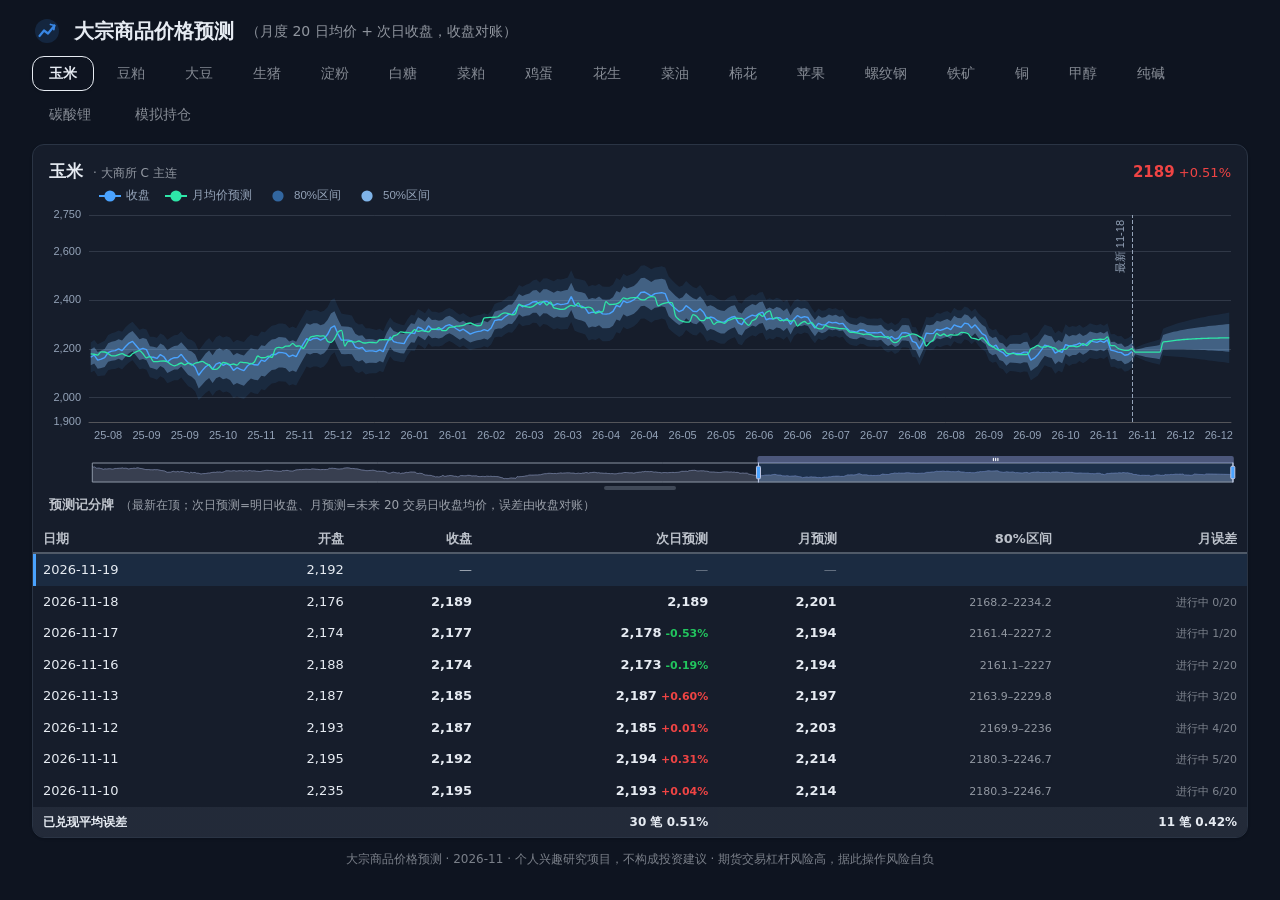
==== commit 9ee51bd5: "ui: React 版转正式主页" ====
--- a/index.html
+++ b/index.html
@@ -5,8 +5,8 @@
   <meta name="viewport" content="width=device-width, initial-scale=1.0">
   <meta http-equiv="Cache-Control" content="no-cache, must-revalidate">
   <title>大宗商品价格预测</title>
-  <script type="module" crossorigin src="./assets/index-BAz-qZ3L.js"></script>
-  <link rel="stylesheet" crossorigin href="./assets/index-COyub2e0.css">
+  <script type="module" crossorigin src="./assets/index-p0ONn0J8.js"></script>
+  <link rel="stylesheet" crossorigin href="./assets/index-D7wi2Klf.css">
 </head>
 <body class="min-h-screen">
   <div id="root"></div>
--- a/assets/index-D7wi2Klf.css
+++ b/assets/index-D7wi2Klf.css
@@ -0,0 +1 @@
+/*! tailwindcss v4.3.5 | MIT License | https://tailwindcss.com */@layer properties{@supports (((-webkit-hyphens:none)) and (not (margin-trim:block))) or ((-moz-orient:inline) and (not (color:rgb(from red r g b)))){*,:before,:after,::backdrop{--tw-border-spacing-x:0;--tw-border-spacing-y:0;--tw-translate-x:0;--tw-translate-y:0;--tw-translate-z:0;--tw-rotate-x:initial;--tw-rotate-y:initial;--tw-rotate-z:initial;--tw-skew-x:initial;--tw-skew-y:initial;--tw-border-style:solid;--tw-leading:initial;--tw-font-weight:initial;--tw-ordinal:initial;--tw-slashed-zero:initial;--tw-numeric-figure:initial;--tw-numeric-spacing:initial;--tw-numeric-fraction:initial;--tw-shadow:0 0 #0000;--tw-shadow-color:initial;--tw-shadow-alpha:100%;--tw-inset-shadow:0 0 #0000;--tw-inset-shadow-color:initial;--tw-inset-shadow-alpha:100%;--tw-ring-color:initial;--tw-ring-shadow:0 0 #0000;--tw-inset-ring-color:initial;--tw-inset-ring-shadow:0 0 #0000;--tw-ring-inset:initial;--tw-ring-offset-width:0px;--tw-ring-offset-color:#fff;--tw-ring-offset-shadow:0 0 #0000;--tw-blur:initial;--tw-brightness:initial;--tw-contrast:initial;--tw-grayscale:initial;--tw-hue-rotate:initial;--tw-invert:initial;--tw-opacity:initial;--tw-saturate:initial;--tw-sepia:initial;--tw-drop-shadow:initial;--tw-drop-shadow-color:initial;--tw-drop-shadow-alpha:100%;--tw-drop-shadow-size:initial;--tw-scale-x:1;--tw-scale-y:1;--tw-scale-z:1}}}@layer theme{:root,:host{--font-sans:-apple-system, BlinkMacSystemFont, "Segoe UI", Roboto, "Helvetica Neue", "Noto Sans", Arial, sans-serif, "Apple Color Emoji", "Segoe UI Emoji", "Segoe UI Symbol", "Noto Color Emoji";--font-mono:ui-monospace, SFMono-Regular, Menlo, Monaco, Consolas, "Liberation Mono", "Courier New", monospace;--color-gray-400:oklch(70.7% .022 261.325);--spacing:.25rem;--text-xs:.75rem;--text-xs--line-height:calc(1 / .75);--text-sm:.875rem;--text-sm--line-height:calc(1.25 / .875);--text-base:1rem;--text-base--line-height: 1.5 ;--text-lg:1.125rem;--text-lg--line-height:calc(1.75 / 1.125);--text-xl:1.25rem;--text-xl--line-height:calc(1.75 / 1.25);--font-weight-normal:400;--font-weight-medium:500;--font-weight-semibold:600;--font-weight-bold:700;--radius-xl:.75rem;--default-transition-duration:.15s;--default-transition-timing-function:cubic-bezier(.4, 0, .2, 1);--default-font-family:var(--font-sans);--default-mono-font-family:var(--font-mono)}}@layer base{*,:after,:before,::backdrop{box-sizing:border-box;border:0 solid;margin:0;padding:0}::file-selector-button{box-sizing:border-box;border:0 solid;margin:0;padding:0}html,:host{-webkit-text-size-adjust:100%;-moz-tab-size:4;tab-size:4;line-height:1.5;font-family:var(--default-font-family,-apple-system, BlinkMacSystemFont, "Segoe UI", Roboto, "Helvetica Neue", "Noto Sans", Arial, sans-serif, "Apple Color Emoji", "Segoe UI Emoji", "Segoe UI Symbol", "Noto Color Emoji");font-feature-settings:var(--default-font-feature-settings,normal);font-variation-settings:var(--default-font-variation-settings,normal);-webkit-tap-highlight-color:transparent}hr{height:0;color:inherit;border-top-width:1px}abbr:where([title]){-webkit-text-decoration:underline dotted;text-decoration:underline dotted}h1,h2,h3,h4,h5,h6{font-size:inherit;font-weight:inherit}a{color:inherit;-webkit-text-decoration:inherit;text-decoration:inherit}b,strong{font-weight:bolder}code,kbd,samp,pre{font-family:var(--default-mono-font-family,ui-monospace, SFMono-Regular, Menlo, Monaco, Consolas, "Liberation Mono", "Courier New", monospace);font-feature-settings:var(--default-mono-font-feature-settings,normal);font-variation-settings:var(--default-mono-font-variation-settings,normal);font-size:1em}small{font-size:80%}sub,sup{vertical-align:baseline;font-size:75%;line-height:0;position:relative}sub{bottom:-.25em}sup{top:-.5em}table{text-indent:0;border-color:inherit;border-collapse:collapse}:-moz-focusring:where(:not(iframe)){outline:auto}progress{vertical-align:baseline}summary{display:list-item}ol,ul,menu{list-style:none}img,svg,video,canvas,audio,iframe,embed,object{vertical-align:middle;display:block}img,video{max-width:100%;height:auto}button,input,select,optgroup,textarea{font:inherit;font-feature-settings:inherit;font-variation-settings:inherit;letter-spacing:inherit;color:inherit;opacity:1;background-color:#0000;border-radius:0}::file-selector-button{font:inherit;font-feature-settings:inherit;font-variation-settings:inherit;letter-spacing:inherit;color:inherit;opacity:1;background-color:#0000;border-radius:0}:where(select:is([multiple],[size])) optgroup{font-weight:bolder}:where(select:is([multiple],[size])) optgroup option{padding-inline-start:20px}::file-selector-button{margin-inline-end:4px}::placeholder{opacity:1}@supports (not ((-webkit-appearance:-apple-pay-button))) or (contain-intrinsic-size:1px){::placeholder{color:currentColor}@supports (color:color-mix(in lab,red,red)){::placeholder{color:color-mix(in oklab,currentcolor 50%,transparent)}}}textarea{resize:vertical}::-webkit-search-decoration{-webkit-appearance:none}::-webkit-date-and-time-value{min-height:1lh;text-align:inherit}::-webkit-datetime-edit{display:inline-flex}::-webkit-datetime-edit-fields-wrapper{padding:0}::-webkit-datetime-edit{padding-block:0}::-webkit-datetime-edit-year-field{padding-block:0}::-webkit-datetime-edit-month-field{padding-block:0}::-webkit-datetime-edit-day-field{padding-block:0}::-webkit-datetime-edit-hour-field{padding-block:0}::-webkit-datetime-edit-minute-field{padding-block:0}::-webkit-datetime-edit-second-field{padding-block:0}::-webkit-datetime-edit-millisecond-field{padding-block:0}::-webkit-datetime-edit-meridiem-field{padding-block:0}::-webkit-calendar-picker-indicator{line-height:1}:-moz-ui-invalid{box-shadow:none}button,input:where([type=button],[type=reset],[type=submit]){-webkit-appearance:button;-moz-appearance:button;appearance:button}::file-selector-button{-webkit-appearance:button;-moz-appearance:button;appearance:button}::-webkit-inner-spin-button{height:auto}::-webkit-outer-spin-button{height:auto}[hidden]:where(:not([hidden=until-found])){display:none!important}}@layer components;@layer utilities{.invisible{visibility:hidden}.visible{visibility:visible}.absolute{position:absolute}.fixed{position:fixed}.relative{position:relative}.static{position:static}.sticky{position:sticky}.inset-0{top:0;right:0;bottom:0;left:0}.inset-x-0{inset-inline:0}.top-0{top:0}.bottom-0{bottom:0}.z-10{z-index:10}.z-20{z-index:20}.z-30{z-index:30}.mx-auto{margin-inline:auto}.my-1{margin-block:var(--spacing)}.mt-1{margin-top:var(--spacing)}.mt-1\.5{margin-top:calc(var(--spacing) * 1.5)}.mt-2\.5{margin-top:calc(var(--spacing) * 2.5)}.mt-3{margin-top:calc(var(--spacing) * 3)}.mb-3{margin-bottom:calc(var(--spacing) * 3)}.ml-0\.5{margin-left:calc(var(--spacing) * .5)}.ml-1{margin-left:var(--spacing)}.ml-1\.5{margin-left:calc(var(--spacing) * 1.5)}.ml-2{margin-left:calc(var(--spacing) * 2)}.ml-auto{margin-left:auto}.block{display:block}.flex{display:flex}.grid{display:grid}.hidden{display:none}.inline{display:inline}.inline-block{display:inline-block}.inline-flex{display:inline-flex}.table{display:table}.h-\[3px\]{height:3px}.h-\[210px\]{height:210px}.h-\[250px\]{height:250px}.max-h-\[55vh\]{max-height:55vh}.max-h-\[284px\]{max-height:284px}.min-h-screen{min-height:100vh}.w-3\.5{width:calc(var(--spacing) * 3.5)}.w-full{width:100%}.max-w-\[2800px\]{max-width:2800px}.min-w-full{min-width:100%}.shrink-0{flex-shrink:0}.border-separate{border-collapse:separate}.border-spacing-0{--tw-border-spacing-x:0px;--tw-border-spacing-y:0px;border-spacing:var(--tw-border-spacing-x) var(--tw-border-spacing-y)}.translate-y-\[-3px\]{--tw-translate-y:-3px;translate:var(--tw-translate-x) var(--tw-translate-y)}.rotate-180{rotate:180deg}.transform{transform:var(--tw-rotate-x, ) var(--tw-rotate-y, ) var(--tw-rotate-z, ) var(--tw-skew-x, ) var(--tw-skew-y, )}.cursor-grab{cursor:grab}.cursor-pointer{cursor:pointer}.resize{resize:both}.resize\!{resize:both!important}.flex-col{flex-direction:column}.flex-wrap{flex-wrap:wrap}.items-baseline{align-items:baseline}.items-center{align-items:center}.justify-between{justify-content:space-between}.justify-center{justify-content:center}.gap-1{gap:var(--spacing)}.gap-1\.5{gap:calc(var(--spacing) * 1.5)}.gap-2{gap:calc(var(--spacing) * 2)}.gap-x-2{column-gap:calc(var(--spacing) * 2)}.gap-x-2\.5{column-gap:calc(var(--spacing) * 2.5)}.gap-x-3{column-gap:calc(var(--spacing) * 3)}.gap-x-5{column-gap:calc(var(--spacing) * 5)}.gap-y-1{row-gap:var(--spacing)}.gap-y-1\.5{row-gap:calc(var(--spacing) * 1.5)}.gap-y-2{row-gap:calc(var(--spacing) * 2)}.truncate{text-overflow:ellipsis;white-space:nowrap;overflow:hidden}.overflow-auto{overflow:auto}.overflow-y-auto{overflow-y:auto}.rounded-full{border-radius:2147483647px}.rounded-lg{border-radius:.75rem}.rounded-xl{border-radius:var(--radius-xl)}.border{border-style:var(--tw-border-style);border-width:1px}.border-0{border-style:var(--tw-border-style);border-width:0}.border-t{border-top-style:var(--tw-border-style);border-top-width:1px}.border-t-2{border-top-style:var(--tw-border-style);border-top-width:2px}.border-b{border-bottom-style:var(--tw-border-style);border-bottom-width:1px}.border-border,.border-border\/40{border-color:var(--border)}@supports (color:color-mix(in lab,red,red)){.border-border\/40{border-color:color-mix(in oklab,var(--border) 40%,transparent)}}.border-border\/50{border-color:var(--border)}@supports (color:color-mix(in lab,red,red)){.border-border\/50{border-color:color-mix(in oklab,var(--border) 50%,transparent)}}.border-border\/60{border-color:var(--border)}@supports (color:color-mix(in lab,red,red)){.border-border\/60{border-color:color-mix(in oklab,var(--border) 60%,transparent)}}.border-border\/70{border-color:var(--border)}@supports (color:color-mix(in lab,red,red)){.border-border\/70{border-color:color-mix(in oklab,var(--border) 70%,transparent)}}.border-gray-400\/40{border-color:#99a1af66}@supports (color:color-mix(in lab,red,red)){.border-gray-400\/40{border-color:color-mix(in oklab,var(--color-gray-400) 40%,transparent)}}.border-transparent{border-color:#0000}.bg-\[rgba\(57\,135\,229\,\.07\)\]{background-color:#3987e512}.bg-card{background-color:var(--card)}.bg-transparent{background-color:#0000}.p-0\.5{padding:calc(var(--spacing) * .5)}.px-2\.5{padding-inline:calc(var(--spacing) * 2.5)}.px-3{padding-inline:calc(var(--spacing) * 3)}.px-4{padding-inline:calc(var(--spacing) * 4)}.py-1{padding-block:var(--spacing)}.py-1\.5{padding-block:calc(var(--spacing) * 1.5)}.py-2\.5{padding-block:calc(var(--spacing) * 2.5)}.py-3{padding-block:calc(var(--spacing) * 3)}.py-4{padding-block:calc(var(--spacing) * 4)}.py-\[4\.5px\]{padding-block:4.5px}.py-\[5px\]{padding-block:5px}.pt-1{padding-top:var(--spacing)}.pt-2{padding-top:calc(var(--spacing) * 2)}.pt-3{padding-top:calc(var(--spacing) * 3)}.pt-3\.5{padding-top:calc(var(--spacing) * 3.5)}.pb-1{padding-bottom:var(--spacing)}.pb-2{padding-bottom:calc(var(--spacing) * 2)}.pb-4{padding-bottom:calc(var(--spacing) * 4)}.text-center{text-align:center}.text-left{text-align:left}.text-right{text-align:right}.text-base{font-size:var(--text-base);line-height:var(--tw-leading,var(--text-base--line-height))}.text-lg{font-size:var(--text-lg);line-height:var(--tw-leading,var(--text-lg--line-height))}.text-sm{font-size:var(--text-sm);line-height:var(--tw-leading,var(--text-sm--line-height))}.text-xs{font-size:var(--text-xs);line-height:var(--tw-leading,var(--text-xs--line-height))}.text-\[11\.5px\]{font-size:11.5px}.text-\[11px\]{font-size:11px}.text-\[12\.3px\]{font-size:12.3px}.text-\[12\.5px\]{font-size:12.5px}.text-\[12px\]{font-size:12px}.text-\[13px\]{font-size:13px}.text-\[14px\]{font-size:14px}.text-\[15px\]{font-size:15px}.text-\[17px\]{font-size:17px}.leading-none{--tw-leading:1;line-height:1}.font-bold{--tw-font-weight:var(--font-weight-bold);font-weight:var(--font-weight-bold)}.font-medium{--tw-font-weight:var(--font-weight-medium);font-weight:var(--font-weight-medium)}.font-normal{--tw-font-weight:var(--font-weight-normal);font-weight:var(--font-weight-normal)}.font-semibold{--tw-font-weight:var(--font-weight-semibold);font-weight:var(--font-weight-semibold)}.whitespace-nowrap{white-space:nowrap}.text-\[\#22c55e\]{color:#22c55e}.text-\[\#3987e5\]{color:#3987e5}.text-\[\#ef4444\]{color:#ef4444}.text-card-foreground{color:var(--card-foreground)}.text-muted-foreground{color:var(--muted-foreground)}.ordinal{--tw-ordinal:ordinal;font-variant-numeric:var(--tw-ordinal, ) var(--tw-slashed-zero, ) var(--tw-numeric-figure, ) var(--tw-numeric-spacing, ) var(--tw-numeric-fraction, )}.underline{text-decoration-line:underline}.decoration-dotted{text-decoration-style:dotted}.underline-offset-2{text-underline-offset:2px}.opacity-35{opacity:.35}.opacity-40{opacity:.4}.opacity-50{opacity:.5}.opacity-55{opacity:.55}.opacity-60{opacity:.6}.opacity-65{opacity:.65}.opacity-70{opacity:.7}.opacity-75{opacity:.75}.opacity-80{opacity:.8}.opacity-90{opacity:.9}.shadow{--tw-shadow:0 1px 3px 0 var(--tw-shadow-color,#0000001a), 0 1px 2px -1px var(--tw-shadow-color,#0000001a);box-shadow:var(--tw-inset-shadow),var(--tw-inset-ring-shadow),var(--tw-ring-offset-shadow),var(--tw-ring-shadow),var(--tw-shadow)}.shadow-2xl{--tw-shadow:0 25px 50px -12px var(--tw-shadow-color,#00000040);box-shadow:var(--tw-inset-shadow),var(--tw-inset-ring-shadow),var(--tw-ring-offset-shadow),var(--tw-ring-shadow),var(--tw-shadow)}.shadow-\[inset_0_-2px_0_rgba\(128\,140\,155\,\.5\)\]{--tw-shadow:inset 0 -2px 0 var(--tw-shadow-color,#808c9b80);box-shadow:var(--tw-inset-shadow),var(--tw-inset-ring-shadow),var(--tw-ring-offset-shadow),var(--tw-ring-shadow),var(--tw-shadow)}.shadow-\[inset_0_2px_0_rgba\(128\,140\,155\,\.5\)\]{--tw-shadow:inset 0 2px 0 var(--tw-shadow-color,#808c9b80);box-shadow:var(--tw-inset-shadow),var(--tw-inset-ring-shadow),var(--tw-ring-offset-shadow),var(--tw-ring-shadow),var(--tw-shadow)}.shadow-lg{--tw-shadow:0 10px 15px -3px var(--tw-shadow-color,#0000001a), 0 4px 6px -4px var(--tw-shadow-color,#0000001a);box-shadow:var(--tw-inset-shadow),var(--tw-inset-ring-shadow),var(--tw-ring-offset-shadow),var(--tw-ring-shadow),var(--tw-shadow)}.shadow-sm{--tw-shadow:0 1px 3px 0 var(--tw-shadow-color,#0000001a), 0 1px 2px -1px var(--tw-shadow-color,#0000001a);box-shadow:var(--tw-inset-shadow),var(--tw-inset-ring-shadow),var(--tw-ring-offset-shadow),var(--tw-ring-shadow),var(--tw-shadow)}.ring{--tw-ring-shadow:var(--tw-ring-inset, ) 0 0 0 calc(1px + var(--tw-ring-offset-width)) var(--tw-ring-color,currentcolor);box-shadow:var(--tw-inset-shadow),var(--tw-inset-ring-shadow),var(--tw-ring-offset-shadow),var(--tw-ring-shadow),var(--tw-shadow)}.blur{--tw-blur:blur(8px);filter:var(--tw-blur, ) var(--tw-brightness, ) var(--tw-contrast, ) var(--tw-grayscale, ) var(--tw-hue-rotate, ) var(--tw-invert, ) var(--tw-saturate, ) var(--tw-sepia, ) var(--tw-drop-shadow, )}.filter{filter:var(--tw-blur, ) var(--tw-brightness, ) var(--tw-contrast, ) var(--tw-grayscale, ) var(--tw-hue-rotate, ) var(--tw-invert, ) var(--tw-saturate, ) var(--tw-sepia, ) var(--tw-drop-shadow, )}.filter\!{filter:var(--tw-blur, ) var(--tw-brightness, ) var(--tw-contrast, ) var(--tw-grayscale, ) var(--tw-hue-rotate, ) var(--tw-invert, ) var(--tw-saturate, ) var(--tw-sepia, ) var(--tw-drop-shadow, )!important}.transition{transition-property:color,background-color,border-color,outline-color,text-decoration-color,fill,stroke,--tw-gradient-from,--tw-gradient-via,--tw-gradient-to,opacity,box-shadow,transform,translate,scale,rotate,filter,-webkit-backdrop-filter,backdrop-filter,display,content-visibility,overlay,pointer-events;transition-timing-function:var(--tw-ease,var(--default-transition-timing-function));transition-duration:var(--tw-duration,var(--default-transition-duration))}.transition-colors{transition-property:color,background-color,border-color,outline-color,text-decoration-color,fill,stroke,--tw-gradient-from,--tw-gradient-via,--tw-gradient-to;transition-timing-function:var(--tw-ease,var(--default-transition-timing-function));transition-duration:var(--tw-duration,var(--default-transition-duration))}.transition-transform{transition-property:transform,translate,scale,rotate;transition-timing-function:var(--tw-ease,var(--default-transition-timing-function));transition-duration:var(--tw-duration,var(--default-transition-duration))}.select-none{-webkit-user-select:none;user-select:none}@media(hover:hover){.hover\:scale-110:hover{--tw-scale-x:110%;--tw-scale-y:110%;--tw-scale-z:110%;scale:var(--tw-scale-x) var(--tw-scale-y)}.hover\:bg-\[rgba\(57\,135\,229\,\.12\)\]:hover{background-color:#3987e51f}.hover\:text-primary:hover{color:var(--primary)}.hover\:opacity-90:hover{opacity:.9}}.active\:cursor-grabbing:active{cursor:grabbing}.disabled\:pointer-events-none:disabled{pointer-events:none}.disabled\:opacity-50:disabled{opacity:.5}@media(min-width:40rem){.sm\:flex{display:flex}.sm\:hidden{display:none}.sm\:inline{display:inline}.sm\:flex-row{flex-direction:row}.sm\:flex-wrap{flex-wrap:wrap}.sm\:gap-x-5{column-gap:calc(var(--spacing) * 5)}.sm\:px-8{padding-inline:calc(var(--spacing) * 8)}.sm\:text-sm{font-size:var(--text-sm);line-height:var(--tw-leading,var(--text-sm--line-height))}.sm\:text-xl{font-size:var(--text-xl);line-height:var(--tw-leading,var(--text-xl--line-height))}}}:root{color-scheme:light}html.dark{color-scheme:dark}body{color:#0b0b0b;background:#f9f9f7;height:100%;margin:0;font-family:system-ui,-apple-system,PingFang SC,Microsoft YaHei,sans-serif;overflow-x:hidden}html.dark body{color:#e6ebf2;background:#0e1420}.card{background:#fcfcfb;border-width:1px;border-color:#dcdad3}html.dark .card{background:#161d2b;border-color:#2a3444}#wrap{flex-direction:column;height:100dvh;display:flex;overflow-y:auto}#wrap>header,#wrap>.card,#wrap>.tabbar,#wrap>footer{flex:none}#cards{flex:1;min-height:360px;display:flex}.tabbar{scrollbar-width:thin;overflow-x:auto}.vcard{flex-direction:column;flex:1;min-width:0;display:flex;overflow:hidden}.vchart-sec{flex-direction:column;flex:1;min-height:120px;display:flex}.vchart{flex:1;min-height:0}.vtable-sec{flex-direction:column;flex:1.15;min-height:140px;display:flex}.sbwrap{flex:1;min-height:0;overflow:auto}.sbwrap table{border-collapse:separate;border-spacing:0;min-width:100%}.sbwrap thead th{z-index:2;position:sticky;top:0;box-shadow:inset 0 -2px #808c9b8c}html.dark .sbwrap thead th{color:#e6ebf2cc;background:#161d2b}html:not(.dark) .sbwrap thead th{color:#0b0b0bcc;background:#fcfcfb}.sbwrap tfoot td{position:sticky;bottom:0}html.dark .sbwrap tfoot td{background:linear-gradient(#808c9b1f,#808c9b1f),#161d2b}html:not(.dark) .sbwrap tfoot td{background:linear-gradient(#808c9b1f,#808c9b1f),#fcfcfb}#dragbar{cursor:row-resize;touch-action:none;z-index:5;flex:none;justify-content:center;align-items:center;height:14px;margin:-4px 0;display:flex}#dragbar:after{content:"";background:#808c9b66;border-radius:2px;width:72px;height:4px;transition:background .15s}#dragbar:hover:after,#dragbar.on:after{background:#4aa3ff}@media(max-width:640px){#wrap{height:auto;overflow:visible}#cards{min-height:0}#dragbar{display:none}.vchart{height:300px}.sbwrap{max-height:300px}body{font-size:13px}table{font-size:12px}th,td{padding:4px 8px!important}}.tabular{font-variant-numeric:tabular-nums}@property --tw-border-spacing-x{syntax:"<length>";inherits:false;initial-value:0}@property --tw-border-spacing-y{syntax:"<length>";inherits:false;initial-value:0}@property --tw-translate-x{syntax:"*";inherits:false;initial-value:0}@property --tw-translate-y{syntax:"*";inherits:false;initial-value:0}@property --tw-translate-z{syntax:"*";inherits:false;initial-value:0}@property --tw-rotate-x{syntax:"*";inherits:false}@property --tw-rotate-y{syntax:"*";inherits:false}@property --tw-rotate-z{syntax:"*";inherits:false}@property --tw-skew-x{syntax:"*";inherits:false}@property --tw-skew-y{syntax:"*";inherits:false}@property --tw-border-style{syntax:"*";inherits:false;initial-value:solid}@property --tw-leading{syntax:"*";inherits:false}@property --tw-font-weight{syntax:"*";inherits:false}@property --tw-ordinal{syntax:"*";inherits:false}@property --tw-slashed-zero{syntax:"*";inherits:false}@property --tw-numeric-figure{syntax:"*";inherits:false}@property --tw-numeric-spacing{syntax:"*";inherits:false}@property --tw-numeric-fraction{syntax:"*";inherits:false}@property --tw-shadow{syntax:"*";inherits:false;initial-value:0 0 #0000}@property --tw-shadow-color{syntax:"*";inherits:false}@property --tw-shadow-alpha{syntax:"<percentage>";inherits:false;initial-value:100%}@property --tw-inset-shadow{syntax:"*";inherits:false;initial-value:0 0 #0000}@property --tw-inset-shadow-color{syntax:"*";inherits:false}@property --tw-inset-shadow-alpha{syntax:"<percentage>";inherits:false;initial-value:100%}@property --tw-ring-color{syntax:"*";inherits:false}@property --tw-ring-shadow{syntax:"*";inherits:false;initial-value:0 0 #0000}@property --tw-inset-ring-color{syntax:"*";inherits:false}@property --tw-inset-ring-shadow{syntax:"*";inherits:false;initial-value:0 0 #0000}@property --tw-ring-inset{syntax:"*";inherits:false}@property --tw-ring-offset-width{syntax:"<length>";inherits:false;initial-value:0}@property --tw-ring-offset-color{syntax:"*";inherits:false;initial-value:#fff}@property --tw-ring-offset-shadow{syntax:"*";inherits:false;initial-value:0 0 #0000}@property --tw-blur{syntax:"*";inherits:false}@property --tw-brightness{syntax:"*";inherits:false}@property --tw-contrast{syntax:"*";inherits:false}@property --tw-grayscale{syntax:"*";inherits:false}@property --tw-hue-rotate{syntax:"*";inherits:false}@property --tw-invert{syntax:"*";inherits:false}@property --tw-opacity{syntax:"*";inherits:false}@property --tw-saturate{syntax:"*";inherits:false}@property --tw-sepia{syntax:"*";inherits:false}@property --tw-drop-shadow{syntax:"*";inherits:false}@property --tw-drop-shadow-color{syntax:"*";inherits:false}@property --tw-drop-shadow-alpha{syntax:"<percentage>";inherits:false;initial-value:100%}@property --tw-drop-shadow-size{syntax:"*";inherits:false}@property --tw-scale-x{syntax:"*";inherits:false;initial-value:1}@property --tw-scale-y{syntax:"*";inherits:false;initial-value:1}@property --tw-scale-z{syntax:"*";inherits:false;initial-value:1}
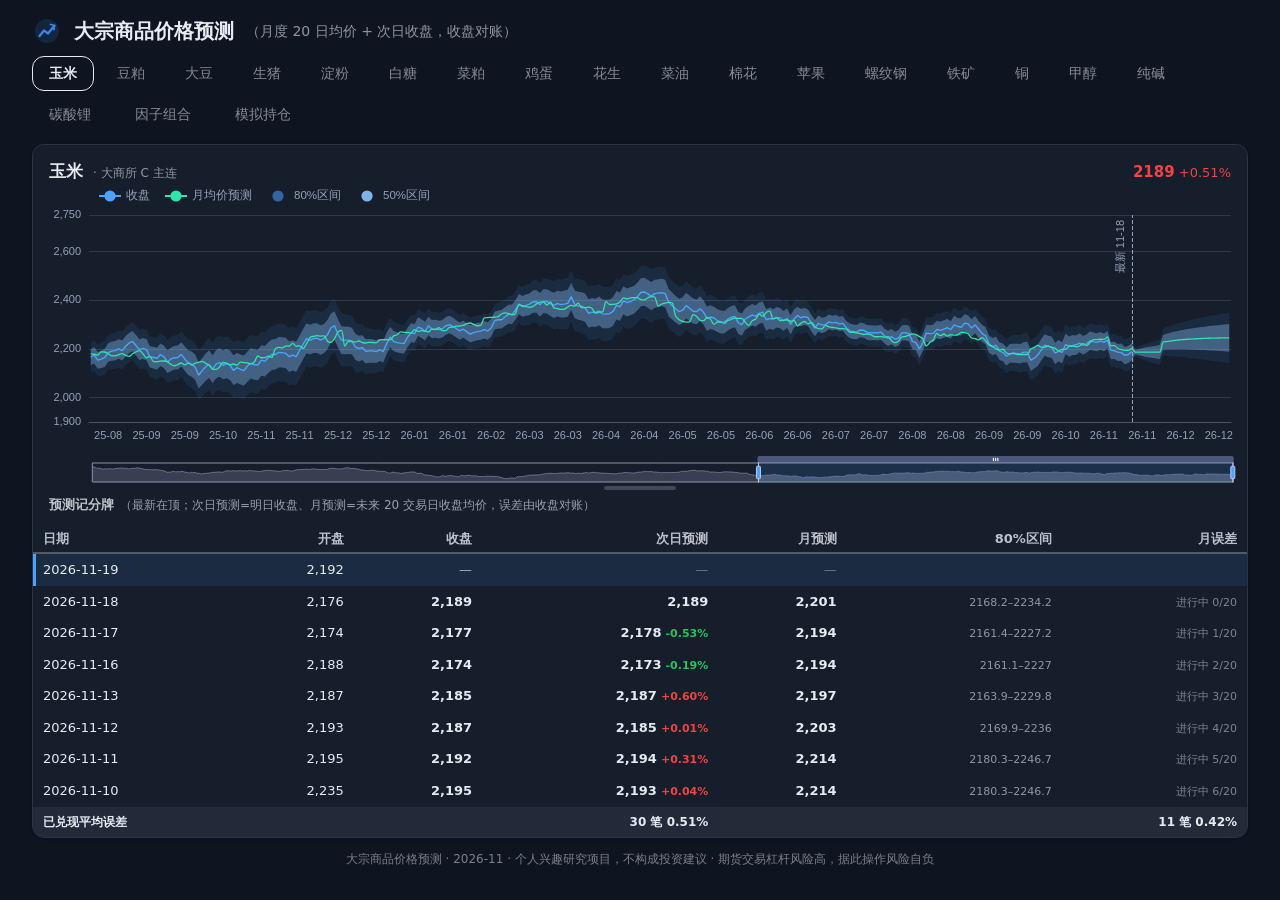
==== commit 10c4ba9e: "ui: React 版转正式主页" ====
--- a/index.html
+++ b/index.html
@@ -5,8 +5,8 @@
   <meta name="viewport" content="width=device-width, initial-scale=1.0">
   <meta http-equiv="Cache-Control" content="no-cache, must-revalidate">
   <title>大宗商品价格预测</title>
-  <script type="module" crossorigin src="./assets/index-p0ONn0J8.js"></script>
-  <link rel="stylesheet" crossorigin href="./assets/index-D7wi2Klf.css">
+  <script type="module" crossorigin src="./assets/index-OCVe143a.js"></script>
+  <link rel="stylesheet" crossorigin href="./assets/index-C1VGJLdK.css">
 </head>
 <body class="min-h-screen">
   <div id="root"></div>
--- a/assets/index-C1VGJLdK.css
+++ b/assets/index-C1VGJLdK.css
@@ -0,0 +1 @@
+/*! tailwindcss v4.3.5 | MIT License | https://tailwindcss.com */@layer properties{@supports (((-webkit-hyphens:none)) and (not (margin-trim:block))) or ((-moz-orient:inline) and (not (color:rgb(from red r g b)))){*,:before,:after,::backdrop{--tw-border-spacing-x:0;--tw-border-spacing-y:0;--tw-translate-x:0;--tw-translate-y:0;--tw-translate-z:0;--tw-rotate-x:initial;--tw-rotate-y:initial;--tw-rotate-z:initial;--tw-skew-x:initial;--tw-skew-y:initial;--tw-border-style:solid;--tw-leading:initial;--tw-font-weight:initial;--tw-ordinal:initial;--tw-slashed-zero:initial;--tw-numeric-figure:initial;--tw-numeric-spacing:initial;--tw-numeric-fraction:initial;--tw-shadow:0 0 #0000;--tw-shadow-color:initial;--tw-shadow-alpha:100%;--tw-inset-shadow:0 0 #0000;--tw-inset-shadow-color:initial;--tw-inset-shadow-alpha:100%;--tw-ring-color:initial;--tw-ring-shadow:0 0 #0000;--tw-inset-ring-color:initial;--tw-inset-ring-shadow:0 0 #0000;--tw-ring-inset:initial;--tw-ring-offset-width:0px;--tw-ring-offset-color:#fff;--tw-ring-offset-shadow:0 0 #0000;--tw-blur:initial;--tw-brightness:initial;--tw-contrast:initial;--tw-grayscale:initial;--tw-hue-rotate:initial;--tw-invert:initial;--tw-opacity:initial;--tw-saturate:initial;--tw-sepia:initial;--tw-drop-shadow:initial;--tw-drop-shadow-color:initial;--tw-drop-shadow-alpha:100%;--tw-drop-shadow-size:initial;--tw-scale-x:1;--tw-scale-y:1;--tw-scale-z:1}}}@layer theme{:root,:host{--font-sans:-apple-system, BlinkMacSystemFont, "Segoe UI", Roboto, "Helvetica Neue", "Noto Sans", Arial, sans-serif, "Apple Color Emoji", "Segoe UI Emoji", "Segoe UI Symbol", "Noto Color Emoji";--font-mono:ui-monospace, SFMono-Regular, Menlo, Monaco, Consolas, "Liberation Mono", "Courier New", monospace;--color-gray-400:oklch(70.7% .022 261.325);--spacing:.25rem;--text-xs:.75rem;--text-xs--line-height:calc(1 / .75);--text-sm:.875rem;--text-sm--line-height:calc(1.25 / .875);--text-base:1rem;--text-base--line-height: 1.5 ;--text-lg:1.125rem;--text-lg--line-height:calc(1.75 / 1.125);--text-xl:1.25rem;--text-xl--line-height:calc(1.75 / 1.25);--font-weight-normal:400;--font-weight-medium:500;--font-weight-semibold:600;--font-weight-bold:700;--leading-relaxed:1.625;--radius-xl:.75rem;--default-transition-duration:.15s;--default-transition-timing-function:cubic-bezier(.4, 0, .2, 1);--default-font-family:var(--font-sans);--default-mono-font-family:var(--font-mono)}}@layer base{*,:after,:before,::backdrop{box-sizing:border-box;border:0 solid;margin:0;padding:0}::file-selector-button{box-sizing:border-box;border:0 solid;margin:0;padding:0}html,:host{-webkit-text-size-adjust:100%;-moz-tab-size:4;tab-size:4;line-height:1.5;font-family:var(--default-font-family,-apple-system, BlinkMacSystemFont, "Segoe UI", Roboto, "Helvetica Neue", "Noto Sans", Arial, sans-serif, "Apple Color Emoji", "Segoe UI Emoji", "Segoe UI Symbol", "Noto Color Emoji");font-feature-settings:var(--default-font-feature-settings,normal);font-variation-settings:var(--default-font-variation-settings,normal);-webkit-tap-highlight-color:transparent}hr{height:0;color:inherit;border-top-width:1px}abbr:where([title]){-webkit-text-decoration:underline dotted;text-decoration:underline dotted}h1,h2,h3,h4,h5,h6{font-size:inherit;font-weight:inherit}a{color:inherit;-webkit-text-decoration:inherit;text-decoration:inherit}b,strong{font-weight:bolder}code,kbd,samp,pre{font-family:var(--default-mono-font-family,ui-monospace, SFMono-Regular, Menlo, Monaco, Consolas, "Liberation Mono", "Courier New", monospace);font-feature-settings:var(--default-mono-font-feature-settings,normal);font-variation-settings:var(--default-mono-font-variation-settings,normal);font-size:1em}small{font-size:80%}sub,sup{vertical-align:baseline;font-size:75%;line-height:0;position:relative}sub{bottom:-.25em}sup{top:-.5em}table{text-indent:0;border-color:inherit;border-collapse:collapse}:-moz-focusring:where(:not(iframe)){outline:auto}progress{vertical-align:baseline}summary{display:list-item}ol,ul,menu{list-style:none}img,svg,video,canvas,audio,iframe,embed,object{vertical-align:middle;display:block}img,video{max-width:100%;height:auto}button,input,select,optgroup,textarea{font:inherit;font-feature-settings:inherit;font-variation-settings:inherit;letter-spacing:inherit;color:inherit;opacity:1;background-color:#0000;border-radius:0}::file-selector-button{font:inherit;font-feature-settings:inherit;font-variation-settings:inherit;letter-spacing:inherit;color:inherit;opacity:1;background-color:#0000;border-radius:0}:where(select:is([multiple],[size])) optgroup{font-weight:bolder}:where(select:is([multiple],[size])) optgroup option{padding-inline-start:20px}::file-selector-button{margin-inline-end:4px}::placeholder{opacity:1}@supports (not ((-webkit-appearance:-apple-pay-button))) or (contain-intrinsic-size:1px){::placeholder{color:currentColor}@supports (color:color-mix(in lab,red,red)){::placeholder{color:color-mix(in oklab,currentcolor 50%,transparent)}}}textarea{resize:vertical}::-webkit-search-decoration{-webkit-appearance:none}::-webkit-date-and-time-value{min-height:1lh;text-align:inherit}::-webkit-datetime-edit{display:inline-flex}::-webkit-datetime-edit-fields-wrapper{padding:0}::-webkit-datetime-edit{padding-block:0}::-webkit-datetime-edit-year-field{padding-block:0}::-webkit-datetime-edit-month-field{padding-block:0}::-webkit-datetime-edit-day-field{padding-block:0}::-webkit-datetime-edit-hour-field{padding-block:0}::-webkit-datetime-edit-minute-field{padding-block:0}::-webkit-datetime-edit-second-field{padding-block:0}::-webkit-datetime-edit-millisecond-field{padding-block:0}::-webkit-datetime-edit-meridiem-field{padding-block:0}::-webkit-calendar-picker-indicator{line-height:1}:-moz-ui-invalid{box-shadow:none}button,input:where([type=button],[type=reset],[type=submit]){-webkit-appearance:button;-moz-appearance:button;appearance:button}::file-selector-button{-webkit-appearance:button;-moz-appearance:button;appearance:button}::-webkit-inner-spin-button{height:auto}::-webkit-outer-spin-button{height:auto}[hidden]:where(:not([hidden=until-found])){display:none!important}}@layer components;@layer utilities{.invisible{visibility:hidden}.visible{visibility:visible}.absolute{position:absolute}.fixed{position:fixed}.relative{position:relative}.static{position:static}.sticky{position:sticky}.inset-0{top:0;right:0;bottom:0;left:0}.inset-x-0{inset-inline:0}.top-0{top:0}.bottom-0{bottom:0}.z-10{z-index:10}.z-20{z-index:20}.z-30{z-index:30}.mx-auto{margin-inline:auto}.my-1{margin-block:var(--spacing)}.mt-1{margin-top:var(--spacing)}.mt-1\.5{margin-top:calc(var(--spacing) * 1.5)}.mt-2\.5{margin-top:calc(var(--spacing) * 2.5)}.mt-3{margin-top:calc(var(--spacing) * 3)}.mb-3{margin-bottom:calc(var(--spacing) * 3)}.ml-0\.5{margin-left:calc(var(--spacing) * .5)}.ml-1{margin-left:var(--spacing)}.ml-1\.5{margin-left:calc(var(--spacing) * 1.5)}.ml-2{margin-left:calc(var(--spacing) * 2)}.ml-auto{margin-left:auto}.block{display:block}.flex{display:flex}.grid{display:grid}.hidden{display:none}.inline{display:inline}.inline-block{display:inline-block}.inline-flex{display:inline-flex}.table{display:table}.h-\[3px\]{height:3px}.h-\[210px\]{height:210px}.h-\[230px\]{height:230px}.h-\[250px\]{height:250px}.max-h-\[55vh\]{max-height:55vh}.max-h-\[284px\]{max-height:284px}.min-h-screen{min-height:100vh}.w-3{width:calc(var(--spacing) * 3)}.w-3\.5{width:calc(var(--spacing) * 3.5)}.w-full{width:100%}.max-w-\[2800px\]{max-width:2800px}.min-w-0{min-width:0}.min-w-full{min-width:100%}.shrink-0{flex-shrink:0}.border-separate{border-collapse:separate}.border-spacing-0{--tw-border-spacing-x:0px;--tw-border-spacing-y:0px;border-spacing:var(--tw-border-spacing-x) var(--tw-border-spacing-y)}.translate-y-\[-2px\]{--tw-translate-y:-2px;translate:var(--tw-translate-x) var(--tw-translate-y)}.translate-y-\[-3px\]{--tw-translate-y:-3px;translate:var(--tw-translate-x) var(--tw-translate-y)}.rotate-180{rotate:180deg}.transform{transform:var(--tw-rotate-x, ) var(--tw-rotate-y, ) var(--tw-rotate-z, ) var(--tw-skew-x, ) var(--tw-skew-y, )}.cursor-grab{cursor:grab}.cursor-pointer{cursor:pointer}.resize{resize:both}.resize\!{resize:both!important}.flex-col{flex-direction:column}.flex-wrap{flex-wrap:wrap}.items-baseline{align-items:baseline}.items-center{align-items:center}.justify-between{justify-content:space-between}.justify-center{justify-content:center}.gap-1{gap:var(--spacing)}.gap-1\.5{gap:calc(var(--spacing) * 1.5)}.gap-2{gap:calc(var(--spacing) * 2)}.gap-5{gap:calc(var(--spacing) * 5)}.gap-x-2{column-gap:calc(var(--spacing) * 2)}.gap-x-2\.5{column-gap:calc(var(--spacing) * 2.5)}.gap-x-3{column-gap:calc(var(--spacing) * 3)}.gap-x-5{column-gap:calc(var(--spacing) * 5)}.gap-y-1{row-gap:var(--spacing)}.gap-y-1\.5{row-gap:calc(var(--spacing) * 1.5)}.gap-y-2{row-gap:calc(var(--spacing) * 2)}.truncate{text-overflow:ellipsis;white-space:nowrap;overflow:hidden}.overflow-auto{overflow:auto}.overflow-y-auto{overflow-y:auto}.rounded-full{border-radius:2147483647px}.rounded-lg{border-radius:.75rem}.rounded-xl{border-radius:var(--radius-xl)}.border{border-style:var(--tw-border-style);border-width:1px}.border-0{border-style:var(--tw-border-style);border-width:0}.border-t{border-top-style:var(--tw-border-style);border-top-width:1px}.border-t-2{border-top-style:var(--tw-border-style);border-top-width:2px}.border-b{border-bottom-style:var(--tw-border-style);border-bottom-width:1px}.border-border,.border-border\/40{border-color:var(--border)}@supports (color:color-mix(in lab,red,red)){.border-border\/40{border-color:color-mix(in oklab,var(--border) 40%,transparent)}}.border-border\/50{border-color:var(--border)}@supports (color:color-mix(in lab,red,red)){.border-border\/50{border-color:color-mix(in oklab,var(--border) 50%,transparent)}}.border-border\/60{border-color:var(--border)}@supports (color:color-mix(in lab,red,red)){.border-border\/60{border-color:color-mix(in oklab,var(--border) 60%,transparent)}}.border-border\/70{border-color:var(--border)}@supports (color:color-mix(in lab,red,red)){.border-border\/70{border-color:color-mix(in oklab,var(--border) 70%,transparent)}}.border-gray-400\/40{border-color:#99a1af66}@supports (color:color-mix(in lab,red,red)){.border-gray-400\/40{border-color:color-mix(in oklab,var(--color-gray-400) 40%,transparent)}}.border-transparent{border-color:#0000}.bg-\[rgba\(57\,135\,229\,\.07\)\]{background-color:#3987e512}.bg-card{background-color:var(--card)}.bg-transparent{background-color:#0000}.p-0\.5{padding:calc(var(--spacing) * .5)}.px-1{padding-inline:var(--spacing)}.px-2\.5{padding-inline:calc(var(--spacing) * 2.5)}.px-3{padding-inline:calc(var(--spacing) * 3)}.px-4{padding-inline:calc(var(--spacing) * 4)}.py-1{padding-block:var(--spacing)}.py-1\.5{padding-block:calc(var(--spacing) * 1.5)}.py-2\.5{padding-block:calc(var(--spacing) * 2.5)}.py-3{padding-block:calc(var(--spacing) * 3)}.py-4{padding-block:calc(var(--spacing) * 4)}.py-\[4\.5px\]{padding-block:4.5px}.py-\[5px\]{padding-block:5px}.pt-1{padding-top:var(--spacing)}.pt-2{padding-top:calc(var(--spacing) * 2)}.pt-2\.5{padding-top:calc(var(--spacing) * 2.5)}.pt-3{padding-top:calc(var(--spacing) * 3)}.pt-3\.5{padding-top:calc(var(--spacing) * 3.5)}.pb-1{padding-bottom:var(--spacing)}.pb-2{padding-bottom:calc(var(--spacing) * 2)}.pb-4{padding-bottom:calc(var(--spacing) * 4)}.text-center{text-align:center}.text-left{text-align:left}.text-right{text-align:right}.text-base{font-size:var(--text-base);line-height:var(--tw-leading,var(--text-base--line-height))}.text-lg{font-size:var(--text-lg);line-height:var(--tw-leading,var(--text-lg--line-height))}.text-sm{font-size:var(--text-sm);line-height:var(--tw-leading,var(--text-sm--line-height))}.text-xs{font-size:var(--text-xs);line-height:var(--tw-leading,var(--text-xs--line-height))}.text-\[11\.5px\]{font-size:11.5px}.text-\[11px\]{font-size:11px}.text-\[12\.3px\]{font-size:12.3px}.text-\[12\.5px\]{font-size:12.5px}.text-\[12px\]{font-size:12px}.text-\[13px\]{font-size:13px}.text-\[14px\]{font-size:14px}.text-\[15px\]{font-size:15px}.text-\[17px\]{font-size:17px}.leading-none{--tw-leading:1;line-height:1}.leading-relaxed{--tw-leading:var(--leading-relaxed);line-height:var(--leading-relaxed)}.font-bold{--tw-font-weight:var(--font-weight-bold);font-weight:var(--font-weight-bold)}.font-medium{--tw-font-weight:var(--font-weight-medium);font-weight:var(--font-weight-medium)}.font-normal{--tw-font-weight:var(--font-weight-normal);font-weight:var(--font-weight-normal)}.font-semibold{--tw-font-weight:var(--font-weight-semibold);font-weight:var(--font-weight-semibold)}.whitespace-nowrap{white-space:nowrap}.text-\[\#22c55e\]{color:#22c55e}.text-\[\#3987e5\]{color:#3987e5}.text-\[\#ef4444\]{color:#ef4444}.text-card-foreground{color:var(--card-foreground)}.text-muted-foreground{color:var(--muted-foreground)}.ordinal{--tw-ordinal:ordinal;font-variant-numeric:var(--tw-ordinal, ) var(--tw-slashed-zero, ) var(--tw-numeric-figure, ) var(--tw-numeric-spacing, ) var(--tw-numeric-fraction, )}.underline{text-decoration-line:underline}.decoration-dotted{text-decoration-style:dotted}.underline-offset-2{text-underline-offset:2px}.opacity-35{opacity:.35}.opacity-40{opacity:.4}.opacity-50{opacity:.5}.opacity-55{opacity:.55}.opacity-60{opacity:.6}.opacity-65{opacity:.65}.opacity-70{opacity:.7}.opacity-75{opacity:.75}.opacity-80{opacity:.8}.opacity-90{opacity:.9}.shadow{--tw-shadow:0 1px 3px 0 var(--tw-shadow-color,#0000001a), 0 1px 2px -1px var(--tw-shadow-color,#0000001a);box-shadow:var(--tw-inset-shadow),var(--tw-inset-ring-shadow),var(--tw-ring-offset-shadow),var(--tw-ring-shadow),var(--tw-shadow)}.shadow-2xl{--tw-shadow:0 25px 50px -12px var(--tw-shadow-color,#00000040);box-shadow:var(--tw-inset-shadow),var(--tw-inset-ring-shadow),var(--tw-ring-offset-shadow),var(--tw-ring-shadow),var(--tw-shadow)}.shadow-\[inset_0_-2px_0_rgba\(128\,140\,155\,\.5\)\]{--tw-shadow:inset 0 -2px 0 var(--tw-shadow-color,#808c9b80);box-shadow:var(--tw-inset-shadow),var(--tw-inset-ring-shadow),var(--tw-ring-offset-shadow),var(--tw-ring-shadow),var(--tw-shadow)}.shadow-\[inset_0_2px_0_rgba\(128\,140\,155\,\.5\)\]{--tw-shadow:inset 0 2px 0 var(--tw-shadow-color,#808c9b80);box-shadow:var(--tw-inset-shadow),var(--tw-inset-ring-shadow),var(--tw-ring-offset-shadow),var(--tw-ring-shadow),var(--tw-shadow)}.shadow-lg{--tw-shadow:0 10px 15px -3px var(--tw-shadow-color,#0000001a), 0 4px 6px -4px var(--tw-shadow-color,#0000001a);box-shadow:var(--tw-inset-shadow),var(--tw-inset-ring-shadow),var(--tw-ring-offset-shadow),var(--tw-ring-shadow),var(--tw-shadow)}.shadow-sm{--tw-shadow:0 1px 3px 0 var(--tw-shadow-color,#0000001a), 0 1px 2px -1px var(--tw-shadow-color,#0000001a);box-shadow:var(--tw-inset-shadow),var(--tw-inset-ring-shadow),var(--tw-ring-offset-shadow),var(--tw-ring-shadow),var(--tw-shadow)}.ring{--tw-ring-shadow:var(--tw-ring-inset, ) 0 0 0 calc(1px + var(--tw-ring-offset-width)) var(--tw-ring-color,currentcolor);box-shadow:var(--tw-inset-shadow),var(--tw-inset-ring-shadow),var(--tw-ring-offset-shadow),var(--tw-ring-shadow),var(--tw-shadow)}.blur{--tw-blur:blur(8px);filter:var(--tw-blur, ) var(--tw-brightness, ) var(--tw-contrast, ) var(--tw-grayscale, ) var(--tw-hue-rotate, ) var(--tw-invert, ) var(--tw-saturate, ) var(--tw-sepia, ) var(--tw-drop-shadow, )}.filter{filter:var(--tw-blur, ) var(--tw-brightness, ) var(--tw-contrast, ) var(--tw-grayscale, ) var(--tw-hue-rotate, ) var(--tw-invert, ) var(--tw-saturate, ) var(--tw-sepia, ) var(--tw-drop-shadow, )}.filter\!{filter:var(--tw-blur, ) var(--tw-brightness, ) var(--tw-contrast, ) var(--tw-grayscale, ) var(--tw-hue-rotate, ) var(--tw-invert, ) var(--tw-saturate, ) var(--tw-sepia, ) var(--tw-drop-shadow, )!important}.transition{transition-property:color,background-color,border-color,outline-color,text-decoration-color,fill,stroke,--tw-gradient-from,--tw-gradient-via,--tw-gradient-to,opacity,box-shadow,transform,translate,scale,rotate,filter,-webkit-backdrop-filter,backdrop-filter,display,content-visibility,overlay,pointer-events;transition-timing-function:var(--tw-ease,var(--default-transition-timing-function));transition-duration:var(--tw-duration,var(--default-transition-duration))}.transition-colors{transition-property:color,background-color,border-color,outline-color,text-decoration-color,fill,stroke,--tw-gradient-from,--tw-gradient-via,--tw-gradient-to;transition-timing-function:var(--tw-ease,var(--default-transition-timing-function));transition-duration:var(--tw-duration,var(--default-transition-duration))}.transition-transform{transition-property:transform,translate,scale,rotate;transition-timing-function:var(--tw-ease,var(--default-transition-timing-function));transition-duration:var(--tw-duration,var(--default-transition-duration))}.select-none{-webkit-user-select:none;user-select:none}@media(hover:hover){.hover\:scale-110:hover{--tw-scale-x:110%;--tw-scale-y:110%;--tw-scale-z:110%;scale:var(--tw-scale-x) var(--tw-scale-y)}.hover\:bg-\[rgba\(57\,135\,229\,\.12\)\]:hover{background-color:#3987e51f}.hover\:text-primary:hover{color:var(--primary)}.hover\:opacity-90:hover{opacity:.9}}.active\:cursor-grabbing:active{cursor:grabbing}.disabled\:pointer-events-none:disabled{pointer-events:none}.disabled\:opacity-50:disabled{opacity:.5}@media(min-width:40rem){.sm\:flex{display:flex}.sm\:hidden{display:none}.sm\:inline{display:inline}.sm\:flex-row{flex-direction:row}.sm\:flex-wrap{flex-wrap:wrap}.sm\:gap-x-5{column-gap:calc(var(--spacing) * 5)}.sm\:px-8{padding-inline:calc(var(--spacing) * 8)}.sm\:text-sm{font-size:var(--text-sm);line-height:var(--tw-leading,var(--text-sm--line-height))}.sm\:text-xl{font-size:var(--text-xl);line-height:var(--tw-leading,var(--text-xl--line-height))}}@media(min-width:64rem){.lg\:grid-cols-2{grid-template-columns:repeat(2,minmax(0,1fr))}}}:root{color-scheme:light}html.dark{color-scheme:dark}body{color:#0b0b0b;background:#f9f9f7;height:100%;margin:0;font-family:system-ui,-apple-system,PingFang SC,Microsoft YaHei,sans-serif;overflow-x:hidden}html.dark body{color:#e6ebf2;background:#0e1420}.card{background:#fcfcfb;border-width:1px;border-color:#dcdad3}html.dark .card{background:#161d2b;border-color:#2a3444}#wrap{flex-direction:column;height:100dvh;display:flex;overflow-y:auto}#wrap>header,#wrap>.card,#wrap>.tabbar,#wrap>footer{flex:none}#cards{flex:1;min-height:360px;display:flex}.tabbar{scrollbar-width:thin;overflow-x:auto}.vcard{flex-direction:column;flex:1;min-width:0;display:flex;overflow:hidden}.vchart-sec{flex-direction:column;flex:1;min-height:120px;display:flex}.vchart{flex:1;min-height:0}.vtable-sec{flex-direction:column;flex:1.15;min-height:140px;display:flex}.sbwrap{flex:1;min-height:0;overflow:auto}.sbwrap table{border-collapse:separate;border-spacing:0;min-width:100%}.sbwrap thead th{z-index:2;position:sticky;top:0;box-shadow:inset 0 -2px #808c9b8c}html.dark .sbwrap thead th{color:#e6ebf2cc;background:#161d2b}html:not(.dark) .sbwrap thead th{color:#0b0b0bcc;background:#fcfcfb}.sbwrap tfoot td{position:sticky;bottom:0}html.dark .sbwrap tfoot td{background:linear-gradient(#808c9b1f,#808c9b1f),#161d2b}html:not(.dark) .sbwrap tfoot td{background:linear-gradient(#808c9b1f,#808c9b1f),#fcfcfb}#dragbar{cursor:row-resize;touch-action:none;z-index:5;flex:none;justify-content:center;align-items:center;height:14px;margin:-4px 0;display:flex}#dragbar:after{content:"";background:#808c9b66;border-radius:2px;width:72px;height:4px;transition:background .15s}#dragbar:hover:after,#dragbar.on:after{background:#4aa3ff}@media(max-width:640px){#wrap{height:auto;overflow:visible}#cards{min-height:0}#dragbar{display:none}.vchart{height:300px}.sbwrap{max-height:300px}body{font-size:13px}table{font-size:12px}th,td{padding:4px 8px!important}}.tabular{font-variant-numeric:tabular-nums}@property --tw-border-spacing-x{syntax:"<length>";inherits:false;initial-value:0}@property --tw-border-spacing-y{syntax:"<length>";inherits:false;initial-value:0}@property --tw-translate-x{syntax:"*";inherits:false;initial-value:0}@property --tw-translate-y{syntax:"*";inherits:false;initial-value:0}@property --tw-translate-z{syntax:"*";inherits:false;initial-value:0}@property --tw-rotate-x{syntax:"*";inherits:false}@property --tw-rotate-y{syntax:"*";inherits:false}@property --tw-rotate-z{syntax:"*";inherits:false}@property --tw-skew-x{syntax:"*";inherits:false}@property --tw-skew-y{syntax:"*";inherits:false}@property --tw-border-style{syntax:"*";inherits:false;initial-value:solid}@property --tw-leading{syntax:"*";inherits:false}@property --tw-font-weight{syntax:"*";inherits:false}@property --tw-ordinal{syntax:"*";inherits:false}@property --tw-slashed-zero{syntax:"*";inherits:false}@property --tw-numeric-figure{syntax:"*";inherits:false}@property --tw-numeric-spacing{syntax:"*";inherits:false}@property --tw-numeric-fraction{syntax:"*";inherits:false}@property --tw-shadow{syntax:"*";inherits:false;initial-value:0 0 #0000}@property --tw-shadow-color{syntax:"*";inherits:false}@property --tw-shadow-alpha{syntax:"<percentage>";inherits:false;initial-value:100%}@property --tw-inset-shadow{syntax:"*";inherits:false;initial-value:0 0 #0000}@property --tw-inset-shadow-color{syntax:"*";inherits:false}@property --tw-inset-shadow-alpha{syntax:"<percentage>";inherits:false;initial-value:100%}@property --tw-ring-color{syntax:"*";inherits:false}@property --tw-ring-shadow{syntax:"*";inherits:false;initial-value:0 0 #0000}@property --tw-inset-ring-color{syntax:"*";inherits:false}@property --tw-inset-ring-shadow{syntax:"*";inherits:false;initial-value:0 0 #0000}@property --tw-ring-inset{syntax:"*";inherits:false}@property --tw-ring-offset-width{syntax:"<length>";inherits:false;initial-value:0}@property --tw-ring-offset-color{syntax:"*";inherits:false;initial-value:#fff}@property --tw-ring-offset-shadow{syntax:"*";inherits:false;initial-value:0 0 #0000}@property --tw-blur{syntax:"*";inherits:false}@property --tw-brightness{syntax:"*";inherits:false}@property --tw-contrast{syntax:"*";inherits:false}@property --tw-grayscale{syntax:"*";inherits:false}@property --tw-hue-rotate{syntax:"*";inherits:false}@property --tw-invert{syntax:"*";inherits:false}@property --tw-opacity{syntax:"*";inherits:false}@property --tw-saturate{syntax:"*";inherits:false}@property --tw-sepia{syntax:"*";inherits:false}@property --tw-drop-shadow{syntax:"*";inherits:false}@property --tw-drop-shadow-color{syntax:"*";inherits:false}@property --tw-drop-shadow-alpha{syntax:"<percentage>";inherits:false;initial-value:100%}@property --tw-drop-shadow-size{syntax:"*";inherits:false}@property --tw-scale-x{syntax:"*";inherits:false;initial-value:1}@property --tw-scale-y{syntax:"*";inherits:false;initial-value:1}@property --tw-scale-z{syntax:"*";inherits:false;initial-value:1}
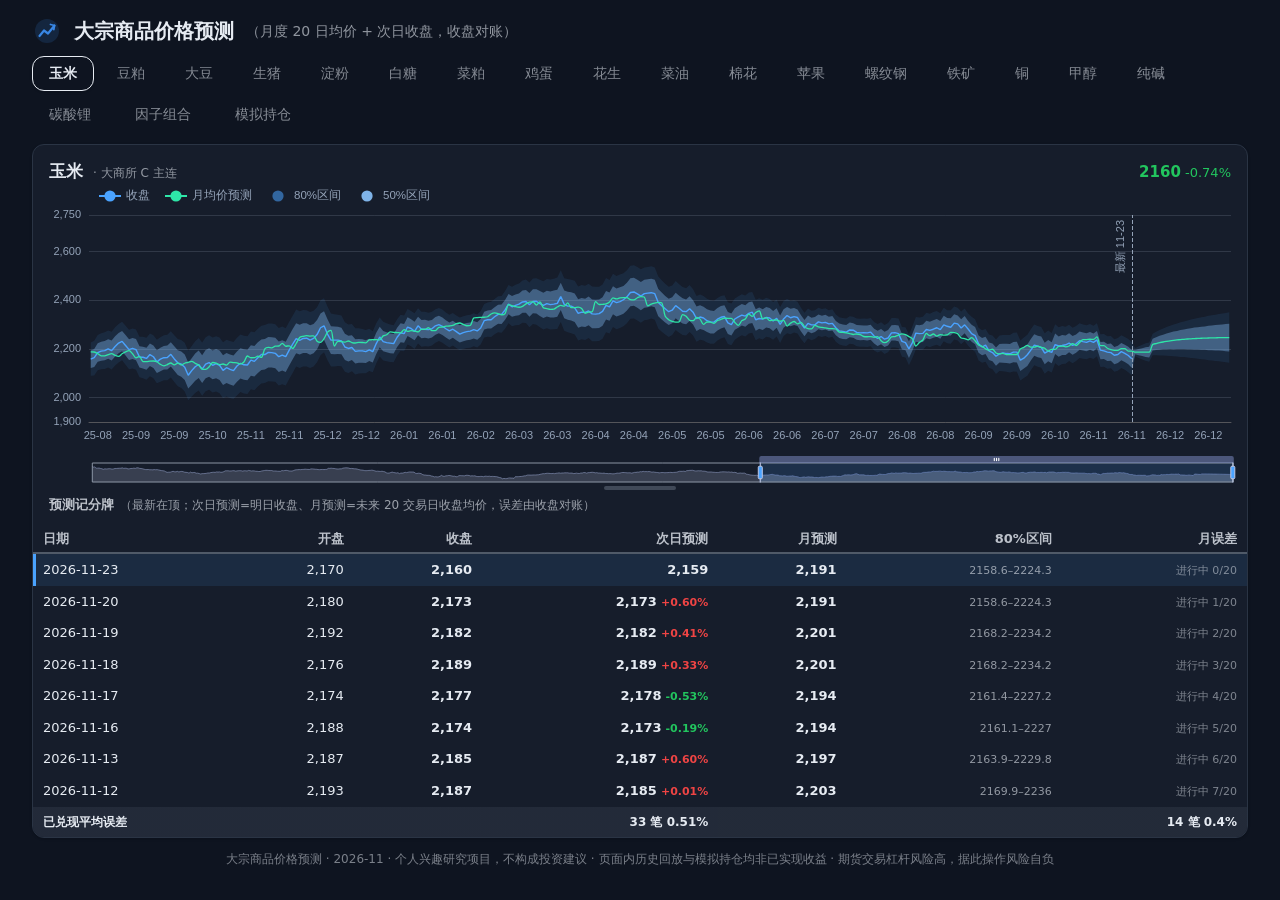
==== commit 1b50911d: "ui: React 版转正式主页" ====
--- a/index.html
+++ b/index.html
@@ -5,8 +5,8 @@
   <meta name="viewport" content="width=device-width, initial-scale=1.0">
   <meta http-equiv="Cache-Control" content="no-cache, must-revalidate">
   <title>大宗商品价格预测</title>
-  <script type="module" crossorigin src="./assets/index-OCVe143a.js"></script>
-  <link rel="stylesheet" crossorigin href="./assets/index-C1VGJLdK.css">
+  <script type="module" crossorigin src="./assets/index-sAS1ObRY.js"></script>
+  <link rel="stylesheet" crossorigin href="./assets/index-D7TTqrd2.css">
 </head>
 <body class="min-h-screen">
   <div id="root"></div>
--- a/assets/index-D7TTqrd2.css
+++ b/assets/index-D7TTqrd2.css
@@ -0,0 +1 @@
+/*! tailwindcss v4.3.5 | MIT License | https://tailwindcss.com */@layer properties{@supports (((-webkit-hyphens:none)) and (not (margin-trim:block))) or ((-moz-orient:inline) and (not (color:rgb(from red r g b)))){*,:before,:after,::backdrop{--tw-border-spacing-x:0;--tw-border-spacing-y:0;--tw-translate-x:0;--tw-translate-y:0;--tw-translate-z:0;--tw-rotate-x:initial;--tw-rotate-y:initial;--tw-rotate-z:initial;--tw-skew-x:initial;--tw-skew-y:initial;--tw-border-style:solid;--tw-leading:initial;--tw-font-weight:initial;--tw-ordinal:initial;--tw-slashed-zero:initial;--tw-numeric-figure:initial;--tw-numeric-spacing:initial;--tw-numeric-fraction:initial;--tw-shadow:0 0 #0000;--tw-shadow-color:initial;--tw-shadow-alpha:100%;--tw-inset-shadow:0 0 #0000;--tw-inset-shadow-color:initial;--tw-inset-shadow-alpha:100%;--tw-ring-color:initial;--tw-ring-shadow:0 0 #0000;--tw-inset-ring-color:initial;--tw-inset-ring-shadow:0 0 #0000;--tw-ring-inset:initial;--tw-ring-offset-width:0px;--tw-ring-offset-color:#fff;--tw-ring-offset-shadow:0 0 #0000;--tw-blur:initial;--tw-brightness:initial;--tw-contrast:initial;--tw-grayscale:initial;--tw-hue-rotate:initial;--tw-invert:initial;--tw-opacity:initial;--tw-saturate:initial;--tw-sepia:initial;--tw-drop-shadow:initial;--tw-drop-shadow-color:initial;--tw-drop-shadow-alpha:100%;--tw-drop-shadow-size:initial;--tw-scale-x:1;--tw-scale-y:1;--tw-scale-z:1}}}@layer theme{:root,:host{--font-sans:-apple-system, BlinkMacSystemFont, "Segoe UI", Roboto, "Helvetica Neue", "Noto Sans", Arial, sans-serif, "Apple Color Emoji", "Segoe UI Emoji", "Segoe UI Symbol", "Noto Color Emoji";--font-mono:ui-monospace, SFMono-Regular, Menlo, Monaco, Consolas, "Liberation Mono", "Courier New", monospace;--color-gray-400:oklch(70.7% .022 261.325);--spacing:.25rem;--text-xs:.75rem;--text-xs--line-height:calc(1 / .75);--text-sm:.875rem;--text-sm--line-height:calc(1.25 / .875);--text-base:1rem;--text-base--line-height: 1.5 ;--text-lg:1.125rem;--text-lg--line-height:calc(1.75 / 1.125);--text-xl:1.25rem;--text-xl--line-height:calc(1.75 / 1.25);--font-weight-normal:400;--font-weight-medium:500;--font-weight-semibold:600;--font-weight-bold:700;--leading-relaxed:1.625;--radius-xl:.75rem;--default-transition-duration:.15s;--default-transition-timing-function:cubic-bezier(.4, 0, .2, 1);--default-font-family:var(--font-sans);--default-mono-font-family:var(--font-mono)}}@layer base{*,:after,:before,::backdrop{box-sizing:border-box;border:0 solid;margin:0;padding:0}::file-selector-button{box-sizing:border-box;border:0 solid;margin:0;padding:0}html,:host{-webkit-text-size-adjust:100%;-moz-tab-size:4;tab-size:4;line-height:1.5;font-family:var(--default-font-family,-apple-system, BlinkMacSystemFont, "Segoe UI", Roboto, "Helvetica Neue", "Noto Sans", Arial, sans-serif, "Apple Color Emoji", "Segoe UI Emoji", "Segoe UI Symbol", "Noto Color Emoji");font-feature-settings:var(--default-font-feature-settings,normal);font-variation-settings:var(--default-font-variation-settings,normal);-webkit-tap-highlight-color:transparent}hr{height:0;color:inherit;border-top-width:1px}abbr:where([title]){-webkit-text-decoration:underline dotted;text-decoration:underline dotted}h1,h2,h3,h4,h5,h6{font-size:inherit;font-weight:inherit}a{color:inherit;-webkit-text-decoration:inherit;text-decoration:inherit}b,strong{font-weight:bolder}code,kbd,samp,pre{font-family:var(--default-mono-font-family,ui-monospace, SFMono-Regular, Menlo, Monaco, Consolas, "Liberation Mono", "Courier New", monospace);font-feature-settings:var(--default-mono-font-feature-settings,normal);font-variation-settings:var(--default-mono-font-variation-settings,normal);font-size:1em}small{font-size:80%}sub,sup{vertical-align:baseline;font-size:75%;line-height:0;position:relative}sub{bottom:-.25em}sup{top:-.5em}table{text-indent:0;border-color:inherit;border-collapse:collapse}:-moz-focusring:where(:not(iframe)){outline:auto}progress{vertical-align:baseline}summary{display:list-item}ol,ul,menu{list-style:none}img,svg,video,canvas,audio,iframe,embed,object{vertical-align:middle;display:block}img,video{max-width:100%;height:auto}button,input,select,optgroup,textarea{font:inherit;font-feature-settings:inherit;font-variation-settings:inherit;letter-spacing:inherit;color:inherit;opacity:1;background-color:#0000;border-radius:0}::file-selector-button{font:inherit;font-feature-settings:inherit;font-variation-settings:inherit;letter-spacing:inherit;color:inherit;opacity:1;background-color:#0000;border-radius:0}:where(select:is([multiple],[size])) optgroup{font-weight:bolder}:where(select:is([multiple],[size])) optgroup option{padding-inline-start:20px}::file-selector-button{margin-inline-end:4px}::placeholder{opacity:1}@supports (not ((-webkit-appearance:-apple-pay-button))) or (contain-intrinsic-size:1px){::placeholder{color:currentColor}@supports (color:color-mix(in lab,red,red)){::placeholder{color:color-mix(in oklab,currentcolor 50%,transparent)}}}textarea{resize:vertical}::-webkit-search-decoration{-webkit-appearance:none}::-webkit-date-and-time-value{min-height:1lh;text-align:inherit}::-webkit-datetime-edit{display:inline-flex}::-webkit-datetime-edit-fields-wrapper{padding:0}::-webkit-datetime-edit{padding-block:0}::-webkit-datetime-edit-year-field{padding-block:0}::-webkit-datetime-edit-month-field{padding-block:0}::-webkit-datetime-edit-day-field{padding-block:0}::-webkit-datetime-edit-hour-field{padding-block:0}::-webkit-datetime-edit-minute-field{padding-block:0}::-webkit-datetime-edit-second-field{padding-block:0}::-webkit-datetime-edit-millisecond-field{padding-block:0}::-webkit-datetime-edit-meridiem-field{padding-block:0}::-webkit-calendar-picker-indicator{line-height:1}:-moz-ui-invalid{box-shadow:none}button,input:where([type=button],[type=reset],[type=submit]){-webkit-appearance:button;-moz-appearance:button;appearance:button}::file-selector-button{-webkit-appearance:button;-moz-appearance:button;appearance:button}::-webkit-inner-spin-button{height:auto}::-webkit-outer-spin-button{height:auto}[hidden]:where(:not([hidden=until-found])){display:none!important}}@layer components;@layer utilities{.invisible{visibility:hidden}.visible{visibility:visible}.absolute{position:absolute}.fixed{position:fixed}.relative{position:relative}.static{position:static}.sticky{position:sticky}.inset-0{top:0;right:0;bottom:0;left:0}.inset-x-0{inset-inline:0}.top-0{top:0}.bottom-0{bottom:0}.z-10{z-index:10}.z-20{z-index:20}.z-30{z-index:30}.mx-auto{margin-inline:auto}.my-1{margin-block:var(--spacing)}.mt-1{margin-top:var(--spacing)}.mt-1\.5{margin-top:calc(var(--spacing) * 1.5)}.mt-2\.5{margin-top:calc(var(--spacing) * 2.5)}.mt-3{margin-top:calc(var(--spacing) * 3)}.mb-3{margin-bottom:calc(var(--spacing) * 3)}.ml-0\.5{margin-left:calc(var(--spacing) * .5)}.ml-1{margin-left:var(--spacing)}.ml-1\.5{margin-left:calc(var(--spacing) * 1.5)}.ml-2{margin-left:calc(var(--spacing) * 2)}.ml-auto{margin-left:auto}.block{display:block}.flex{display:flex}.grid{display:grid}.hidden{display:none}.inline{display:inline}.inline-block{display:inline-block}.inline-flex{display:inline-flex}.table{display:table}.h-\[3px\]{height:3px}.h-\[230px\]{height:230px}.h-\[250px\]{height:250px}.max-h-\[55vh\]{max-height:55vh}.max-h-\[284px\]{max-height:284px}.min-h-screen{min-height:100vh}.w-3{width:calc(var(--spacing) * 3)}.w-3\.5{width:calc(var(--spacing) * 3.5)}.w-full{width:100%}.max-w-\[2800px\]{max-width:2800px}.min-w-0{min-width:0}.min-w-full{min-width:100%}.shrink-0{flex-shrink:0}.border-separate{border-collapse:separate}.border-spacing-0{--tw-border-spacing-x:0px;--tw-border-spacing-y:0px;border-spacing:var(--tw-border-spacing-x) var(--tw-border-spacing-y)}.translate-y-\[-2px\]{--tw-translate-y:-2px;translate:var(--tw-translate-x) var(--tw-translate-y)}.translate-y-\[-3px\]{--tw-translate-y:-3px;translate:var(--tw-translate-x) var(--tw-translate-y)}.rotate-180{rotate:180deg}.transform{transform:var(--tw-rotate-x, ) var(--tw-rotate-y, ) var(--tw-rotate-z, ) var(--tw-skew-x, ) var(--tw-skew-y, )}.cursor-grab{cursor:grab}.cursor-pointer{cursor:pointer}.resize{resize:both}.resize\!{resize:both!important}.flex-col{flex-direction:column}.flex-wrap{flex-wrap:wrap}.items-baseline{align-items:baseline}.items-center{align-items:center}.justify-between{justify-content:space-between}.justify-center{justify-content:center}.gap-1{gap:var(--spacing)}.gap-1\.5{gap:calc(var(--spacing) * 1.5)}.gap-2{gap:calc(var(--spacing) * 2)}.gap-5{gap:calc(var(--spacing) * 5)}.gap-x-2{column-gap:calc(var(--spacing) * 2)}.gap-x-2\.5{column-gap:calc(var(--spacing) * 2.5)}.gap-x-3{column-gap:calc(var(--spacing) * 3)}.gap-x-5{column-gap:calc(var(--spacing) * 5)}.gap-y-1{row-gap:var(--spacing)}.gap-y-1\.5{row-gap:calc(var(--spacing) * 1.5)}.gap-y-2{row-gap:calc(var(--spacing) * 2)}.truncate{text-overflow:ellipsis;white-space:nowrap;overflow:hidden}.overflow-auto{overflow:auto}.overflow-x-auto{overflow-x:auto}.overflow-y-auto{overflow-y:auto}.rounded-full{border-radius:2147483647px}.rounded-lg{border-radius:.75rem}.rounded-xl{border-radius:var(--radius-xl)}.border{border-style:var(--tw-border-style);border-width:1px}.border-0{border-style:var(--tw-border-style);border-width:0}.border-t{border-top-style:var(--tw-border-style);border-top-width:1px}.border-t-2{border-top-style:var(--tw-border-style);border-top-width:2px}.border-b{border-bottom-style:var(--tw-border-style);border-bottom-width:1px}.border-border,.border-border\/40{border-color:var(--border)}@supports (color:color-mix(in lab,red,red)){.border-border\/40{border-color:color-mix(in oklab,var(--border) 40%,transparent)}}.border-border\/50{border-color:var(--border)}@supports (color:color-mix(in lab,red,red)){.border-border\/50{border-color:color-mix(in oklab,var(--border) 50%,transparent)}}.border-border\/60{border-color:var(--border)}@supports (color:color-mix(in lab,red,red)){.border-border\/60{border-color:color-mix(in oklab,var(--border) 60%,transparent)}}.border-border\/70{border-color:var(--border)}@supports (color:color-mix(in lab,red,red)){.border-border\/70{border-color:color-mix(in oklab,var(--border) 70%,transparent)}}.border-gray-400\/40{border-color:#99a1af66}@supports (color:color-mix(in lab,red,red)){.border-gray-400\/40{border-color:color-mix(in oklab,var(--color-gray-400) 40%,transparent)}}.border-transparent{border-color:#0000}.bg-\[rgba\(57\,135\,229\,\.07\)\]{background-color:#3987e512}.bg-card{background-color:var(--card)}.bg-transparent{background-color:#0000}.p-0\.5{padding:calc(var(--spacing) * .5)}.px-1{padding-inline:var(--spacing)}.px-2\.5{padding-inline:calc(var(--spacing) * 2.5)}.px-3{padding-inline:calc(var(--spacing) * 3)}.px-4{padding-inline:calc(var(--spacing) * 4)}.py-1{padding-block:var(--spacing)}.py-1\.5{padding-block:calc(var(--spacing) * 1.5)}.py-2\.5{padding-block:calc(var(--spacing) * 2.5)}.py-3{padding-block:calc(var(--spacing) * 3)}.py-4{padding-block:calc(var(--spacing) * 4)}.py-\[4\.5px\]{padding-block:4.5px}.py-\[5px\]{padding-block:5px}.pt-0\.5{padding-top:calc(var(--spacing) * .5)}.pt-1{padding-top:var(--spacing)}.pt-2{padding-top:calc(var(--spacing) * 2)}.pt-2\.5{padding-top:calc(var(--spacing) * 2.5)}.pt-3{padding-top:calc(var(--spacing) * 3)}.pt-3\.5{padding-top:calc(var(--spacing) * 3.5)}.pb-1{padding-bottom:var(--spacing)}.pb-2{padding-bottom:calc(var(--spacing) * 2)}.pb-4{padding-bottom:calc(var(--spacing) * 4)}.text-center{text-align:center}.text-left{text-align:left}.text-right{text-align:right}.text-base{font-size:var(--text-base);line-height:var(--tw-leading,var(--text-base--line-height))}.text-lg{font-size:var(--text-lg);line-height:var(--tw-leading,var(--text-lg--line-height))}.text-sm{font-size:var(--text-sm);line-height:var(--tw-leading,var(--text-sm--line-height))}.text-xs{font-size:var(--text-xs);line-height:var(--tw-leading,var(--text-xs--line-height))}.text-\[11\.5px\]{font-size:11.5px}.text-\[11px\]{font-size:11px}.text-\[12\.3px\]{font-size:12.3px}.text-\[12\.5px\]{font-size:12.5px}.text-\[12px\]{font-size:12px}.text-\[13px\]{font-size:13px}.text-\[14px\]{font-size:14px}.text-\[15px\]{font-size:15px}.text-\[17px\]{font-size:17px}.leading-none{--tw-leading:1;line-height:1}.leading-relaxed{--tw-leading:var(--leading-relaxed);line-height:var(--leading-relaxed)}.font-bold{--tw-font-weight:var(--font-weight-bold);font-weight:var(--font-weight-bold)}.font-medium{--tw-font-weight:var(--font-weight-medium);font-weight:var(--font-weight-medium)}.font-normal{--tw-font-weight:var(--font-weight-normal);font-weight:var(--font-weight-normal)}.font-semibold{--tw-font-weight:var(--font-weight-semibold);font-weight:var(--font-weight-semibold)}.whitespace-nowrap{white-space:nowrap}.text-\[\#22c55e\]{color:#22c55e}.text-\[\#3987e5\]{color:#3987e5}.text-\[\#ef4444\]{color:#ef4444}.text-card-foreground{color:var(--card-foreground)}.text-muted-foreground{color:var(--muted-foreground)}.ordinal{--tw-ordinal:ordinal;font-variant-numeric:var(--tw-ordinal, ) var(--tw-slashed-zero, ) var(--tw-numeric-figure, ) var(--tw-numeric-spacing, ) var(--tw-numeric-fraction, )}.underline{text-decoration-line:underline}.decoration-dotted{text-decoration-style:dotted}.underline-offset-2{text-underline-offset:2px}.opacity-35{opacity:.35}.opacity-40{opacity:.4}.opacity-50{opacity:.5}.opacity-55{opacity:.55}.opacity-60{opacity:.6}.opacity-65{opacity:.65}.opacity-70{opacity:.7}.opacity-75{opacity:.75}.opacity-80{opacity:.8}.opacity-90{opacity:.9}.shadow{--tw-shadow:0 1px 3px 0 var(--tw-shadow-color,#0000001a), 0 1px 2px -1px var(--tw-shadow-color,#0000001a);box-shadow:var(--tw-inset-shadow),var(--tw-inset-ring-shadow),var(--tw-ring-offset-shadow),var(--tw-ring-shadow),var(--tw-shadow)}.shadow-2xl{--tw-shadow:0 25px 50px -12px var(--tw-shadow-color,#00000040);box-shadow:var(--tw-inset-shadow),var(--tw-inset-ring-shadow),var(--tw-ring-offset-shadow),var(--tw-ring-shadow),var(--tw-shadow)}.shadow-\[inset_0_-2px_0_rgba\(128\,140\,155\,\.5\)\]{--tw-shadow:inset 0 -2px 0 var(--tw-shadow-color,#808c9b80);box-shadow:var(--tw-inset-shadow),var(--tw-inset-ring-shadow),var(--tw-ring-offset-shadow),var(--tw-ring-shadow),var(--tw-shadow)}.shadow-\[inset_0_2px_0_rgba\(128\,140\,155\,\.5\)\]{--tw-shadow:inset 0 2px 0 var(--tw-shadow-color,#808c9b80);box-shadow:var(--tw-inset-shadow),var(--tw-inset-ring-shadow),var(--tw-ring-offset-shadow),var(--tw-ring-shadow),var(--tw-shadow)}.shadow-lg{--tw-shadow:0 10px 15px -3px var(--tw-shadow-color,#0000001a), 0 4px 6px -4px var(--tw-shadow-color,#0000001a);box-shadow:var(--tw-inset-shadow),var(--tw-inset-ring-shadow),var(--tw-ring-offset-shadow),var(--tw-ring-shadow),var(--tw-shadow)}.shadow-sm{--tw-shadow:0 1px 3px 0 var(--tw-shadow-color,#0000001a), 0 1px 2px -1px var(--tw-shadow-color,#0000001a);box-shadow:var(--tw-inset-shadow),var(--tw-inset-ring-shadow),var(--tw-ring-offset-shadow),var(--tw-ring-shadow),var(--tw-shadow)}.ring{--tw-ring-shadow:var(--tw-ring-inset, ) 0 0 0 calc(1px + var(--tw-ring-offset-width)) var(--tw-ring-color,currentcolor);box-shadow:var(--tw-inset-shadow),var(--tw-inset-ring-shadow),var(--tw-ring-offset-shadow),var(--tw-ring-shadow),var(--tw-shadow)}.blur{--tw-blur:blur(8px);filter:var(--tw-blur, ) var(--tw-brightness, ) var(--tw-contrast, ) var(--tw-grayscale, ) var(--tw-hue-rotate, ) var(--tw-invert, ) var(--tw-saturate, ) var(--tw-sepia, ) var(--tw-drop-shadow, )}.filter{filter:var(--tw-blur, ) var(--tw-brightness, ) var(--tw-contrast, ) var(--tw-grayscale, ) var(--tw-hue-rotate, ) var(--tw-invert, ) var(--tw-saturate, ) var(--tw-sepia, ) var(--tw-drop-shadow, )}.filter\!{filter:var(--tw-blur, ) var(--tw-brightness, ) var(--tw-contrast, ) var(--tw-grayscale, ) var(--tw-hue-rotate, ) var(--tw-invert, ) var(--tw-saturate, ) var(--tw-sepia, ) var(--tw-drop-shadow, )!important}.transition{transition-property:color,background-color,border-color,outline-color,text-decoration-color,fill,stroke,--tw-gradient-from,--tw-gradient-via,--tw-gradient-to,opacity,box-shadow,transform,translate,scale,rotate,filter,-webkit-backdrop-filter,backdrop-filter,display,content-visibility,overlay,pointer-events;transition-timing-function:var(--tw-ease,var(--default-transition-timing-function));transition-duration:var(--tw-duration,var(--default-transition-duration))}.transition-colors{transition-property:color,background-color,border-color,outline-color,text-decoration-color,fill,stroke,--tw-gradient-from,--tw-gradient-via,--tw-gradient-to;transition-timing-function:var(--tw-ease,var(--default-transition-timing-function));transition-duration:var(--tw-duration,var(--default-transition-duration))}.transition-transform{transition-property:transform,translate,scale,rotate;transition-timing-function:var(--tw-ease,var(--default-transition-timing-function));transition-duration:var(--tw-duration,var(--default-transition-duration))}.select-none{-webkit-user-select:none;user-select:none}@media(hover:hover){.hover\:scale-110:hover{--tw-scale-x:110%;--tw-scale-y:110%;--tw-scale-z:110%;scale:var(--tw-scale-x) var(--tw-scale-y)}.hover\:bg-\[rgba\(57\,135\,229\,\.12\)\]:hover{background-color:#3987e51f}.hover\:text-primary:hover{color:var(--primary)}.hover\:opacity-90:hover{opacity:.9}}.active\:cursor-grabbing:active{cursor:grabbing}.disabled\:pointer-events-none:disabled{pointer-events:none}.disabled\:opacity-50:disabled{opacity:.5}@media(min-width:40rem){.sm\:flex{display:flex}.sm\:hidden{display:none}.sm\:inline{display:inline}.sm\:flex-row{flex-direction:row}.sm\:flex-wrap{flex-wrap:wrap}.sm\:gap-x-5{column-gap:calc(var(--spacing) * 5)}.sm\:px-8{padding-inline:calc(var(--spacing) * 8)}.sm\:text-sm{font-size:var(--text-sm);line-height:var(--tw-leading,var(--text-sm--line-height))}.sm\:text-xl{font-size:var(--text-xl);line-height:var(--tw-leading,var(--text-xl--line-height))}}@media(min-width:64rem){.lg\:grid-cols-2{grid-template-columns:repeat(2,minmax(0,1fr))}}}:root{color-scheme:light}html.dark{color-scheme:dark}body{color:#0b0b0b;background:#f9f9f7;height:100%;margin:0;font-family:system-ui,-apple-system,PingFang SC,Microsoft YaHei,sans-serif;overflow-x:hidden}html.dark body{color:#e6ebf2;background:#0e1420}.card{background:#fcfcfb;border-width:1px;border-color:#dcdad3}html.dark .card{background:#161d2b;border-color:#2a3444}#wrap{flex-direction:column;height:100dvh;display:flex;overflow-y:auto}#wrap>header,#wrap>.card,#wrap>.tabbar,#wrap>footer{flex:none}#cards{flex:1;min-height:360px;display:flex}#cards.flow{flex:none;min-height:0;display:block}#cards.flow~footer{margin-top:auto}.tabbar{scrollbar-width:thin;overflow-x:auto}.vcard{flex-direction:column;flex:1;min-width:0;display:flex;overflow:hidden}.vchart-sec{flex-direction:column;flex:1;min-height:120px;display:flex}.vchart{flex:1;min-height:0}.vtable-sec{flex-direction:column;flex:1.15;min-height:140px;display:flex}.sbwrap{flex:1;min-height:0;overflow:auto}.sbwrap table{border-collapse:separate;border-spacing:0;min-width:100%}.sbwrap thead th{z-index:2;position:sticky;top:0;box-shadow:inset 0 -2px #808c9b8c}html.dark .sbwrap thead th{color:#e6ebf2cc;background:#161d2b}html:not(.dark) .sbwrap thead th{color:#0b0b0bcc;background:#fcfcfb}.sbwrap tfoot td{position:sticky;bottom:0}html.dark .sbwrap tfoot td{background:linear-gradient(#808c9b1f,#808c9b1f),#161d2b}html:not(.dark) .sbwrap tfoot td{background:linear-gradient(#808c9b1f,#808c9b1f),#fcfcfb}#dragbar{cursor:row-resize;touch-action:none;z-index:5;flex:none;justify-content:center;align-items:center;height:14px;margin:-4px 0;display:flex}#dragbar:after{content:"";background:#808c9b66;border-radius:2px;width:72px;height:4px;transition:background .15s}#dragbar:hover:after,#dragbar.on:after{background:#4aa3ff}@media(max-width:640px){#wrap{height:auto;overflow:visible}#cards{min-height:0}#dragbar{display:none}.vchart{height:300px}.sbwrap{max-height:300px}body{font-size:13px}table{font-size:12px}th,td{padding:4px 8px!important}}.tabular{font-variant-numeric:tabular-nums}@property --tw-border-spacing-x{syntax:"<length>";inherits:false;initial-value:0}@property --tw-border-spacing-y{syntax:"<length>";inherits:false;initial-value:0}@property --tw-translate-x{syntax:"*";inherits:false;initial-value:0}@property --tw-translate-y{syntax:"*";inherits:false;initial-value:0}@property --tw-translate-z{syntax:"*";inherits:false;initial-value:0}@property --tw-rotate-x{syntax:"*";inherits:false}@property --tw-rotate-y{syntax:"*";inherits:false}@property --tw-rotate-z{syntax:"*";inherits:false}@property --tw-skew-x{syntax:"*";inherits:false}@property --tw-skew-y{syntax:"*";inherits:false}@property --tw-border-style{syntax:"*";inherits:false;initial-value:solid}@property --tw-leading{syntax:"*";inherits:false}@property --tw-font-weight{syntax:"*";inherits:false}@property --tw-ordinal{syntax:"*";inherits:false}@property --tw-slashed-zero{syntax:"*";inherits:false}@property --tw-numeric-figure{syntax:"*";inherits:false}@property --tw-numeric-spacing{syntax:"*";inherits:false}@property --tw-numeric-fraction{syntax:"*";inherits:false}@property --tw-shadow{syntax:"*";inherits:false;initial-value:0 0 #0000}@property --tw-shadow-color{syntax:"*";inherits:false}@property --tw-shadow-alpha{syntax:"<percentage>";inherits:false;initial-value:100%}@property --tw-inset-shadow{syntax:"*";inherits:false;initial-value:0 0 #0000}@property --tw-inset-shadow-color{syntax:"*";inherits:false}@property --tw-inset-shadow-alpha{syntax:"<percentage>";inherits:false;initial-value:100%}@property --tw-ring-color{syntax:"*";inherits:false}@property --tw-ring-shadow{syntax:"*";inherits:false;initial-value:0 0 #0000}@property --tw-inset-ring-color{syntax:"*";inherits:false}@property --tw-inset-ring-shadow{syntax:"*";inherits:false;initial-value:0 0 #0000}@property --tw-ring-inset{syntax:"*";inherits:false}@property --tw-ring-offset-width{syntax:"<length>";inherits:false;initial-value:0}@property --tw-ring-offset-color{syntax:"*";inherits:false;initial-value:#fff}@property --tw-ring-offset-shadow{syntax:"*";inherits:false;initial-value:0 0 #0000}@property --tw-blur{syntax:"*";inherits:false}@property --tw-brightness{syntax:"*";inherits:false}@property --tw-contrast{syntax:"*";inherits:false}@property --tw-grayscale{syntax:"*";inherits:false}@property --tw-hue-rotate{syntax:"*";inherits:false}@property --tw-invert{syntax:"*";inherits:false}@property --tw-opacity{syntax:"*";inherits:false}@property --tw-saturate{syntax:"*";inherits:false}@property --tw-sepia{syntax:"*";inherits:false}@property --tw-drop-shadow{syntax:"*";inherits:false}@property --tw-drop-shadow-color{syntax:"*";inherits:false}@property --tw-drop-shadow-alpha{syntax:"<percentage>";inherits:false;initial-value:100%}@property --tw-drop-shadow-size{syntax:"*";inherits:false}@property --tw-scale-x{syntax:"*";inherits:false;initial-value:1}@property --tw-scale-y{syntax:"*";inherits:false;initial-value:1}@property --tw-scale-z{syntax:"*";inherits:false;initial-value:1}
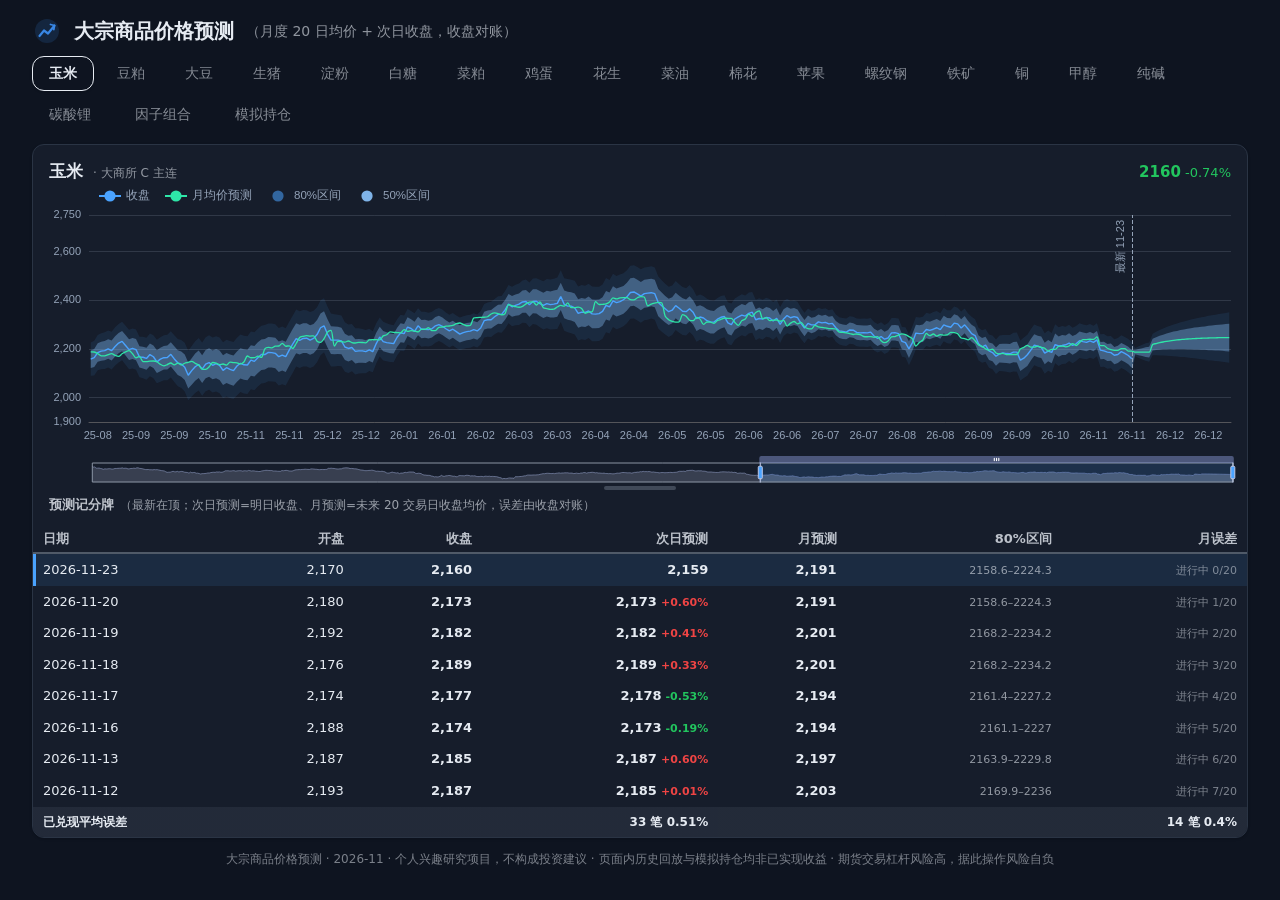
==== commit 6a198cdc: "ui: React 版转正式主页" ====
--- a/index.html
+++ b/index.html
@@ -5,7 +5,7 @@
   <meta name="viewport" content="width=device-width, initial-scale=1.0">
   <meta http-equiv="Cache-Control" content="no-cache, must-revalidate">
   <title>大宗商品价格预测</title>
-  <script type="module" crossorigin src="./assets/index-sAS1ObRY.js"></script>
+  <script type="module" crossorigin src="./assets/index-DXPphKFa.js"></script>
   <link rel="stylesheet" crossorigin href="./assets/index-D7TTqrd2.css">
 </head>
 <body class="min-h-screen">
